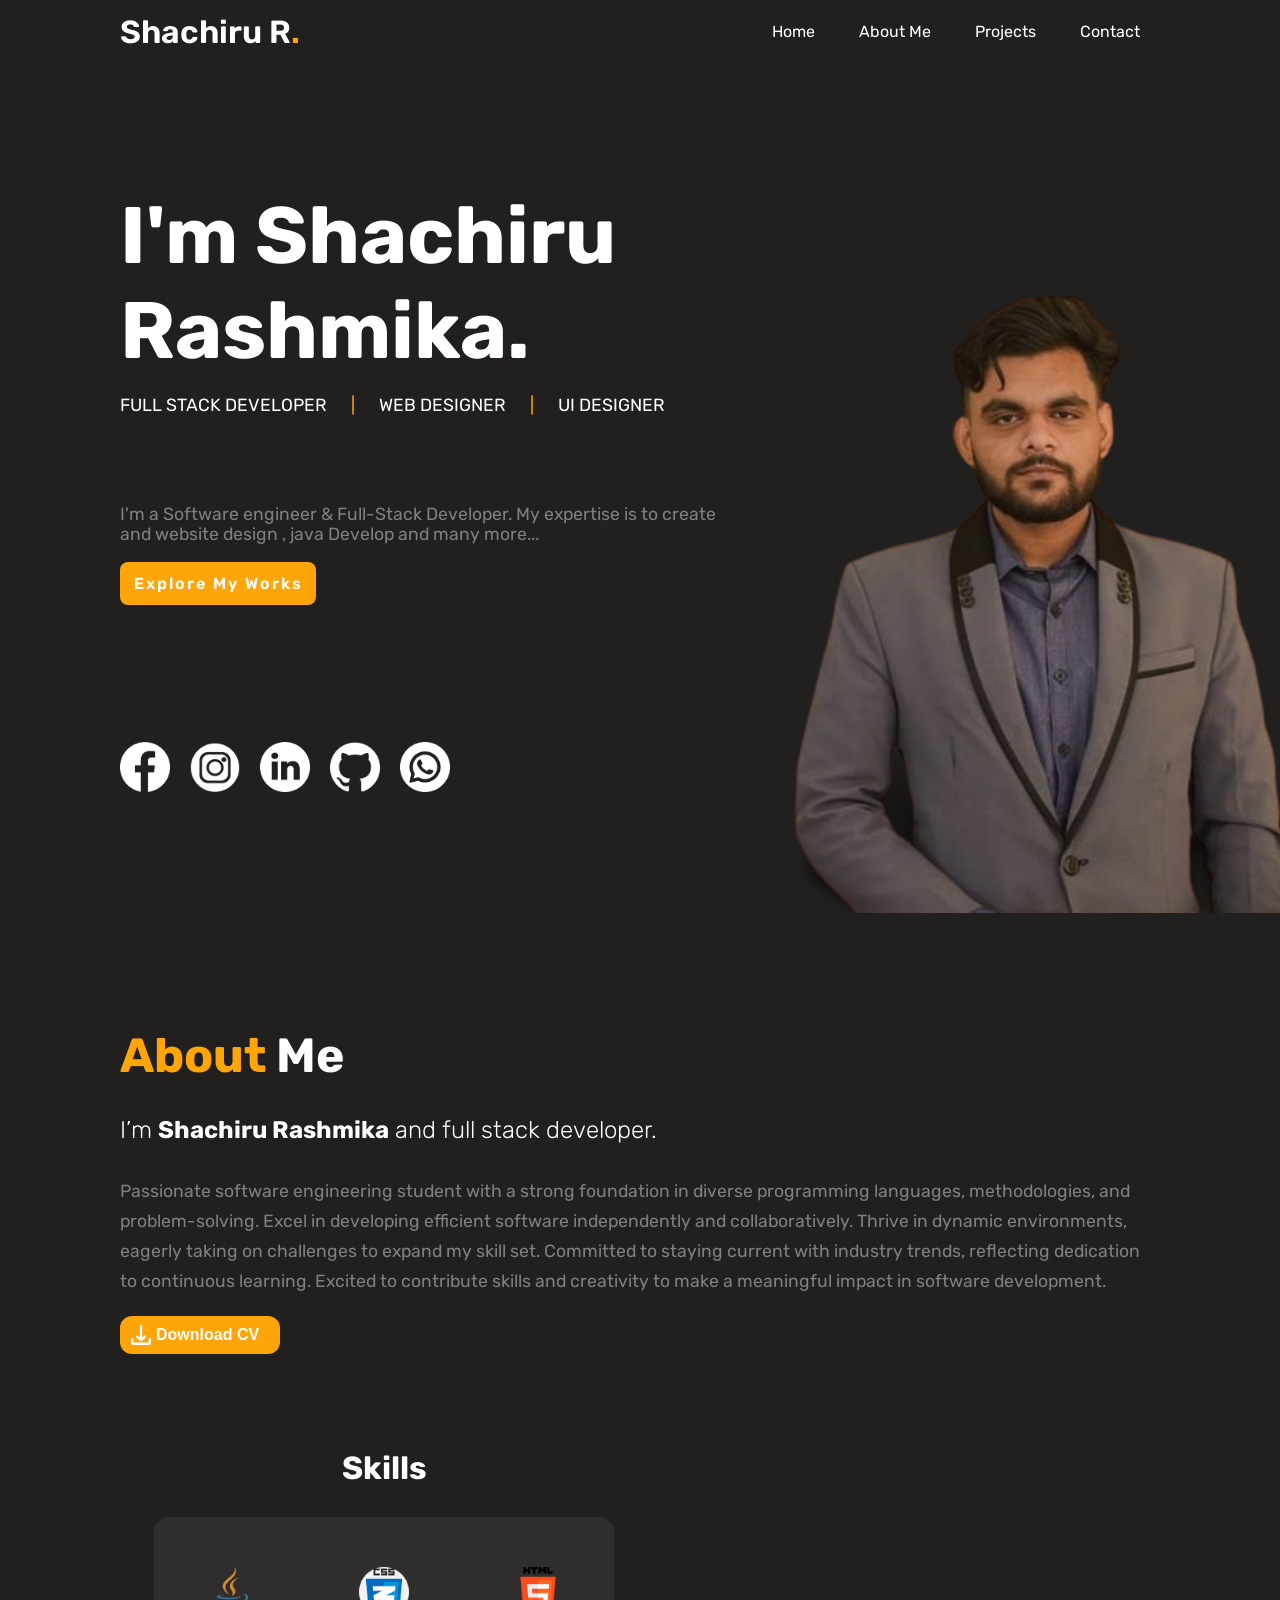
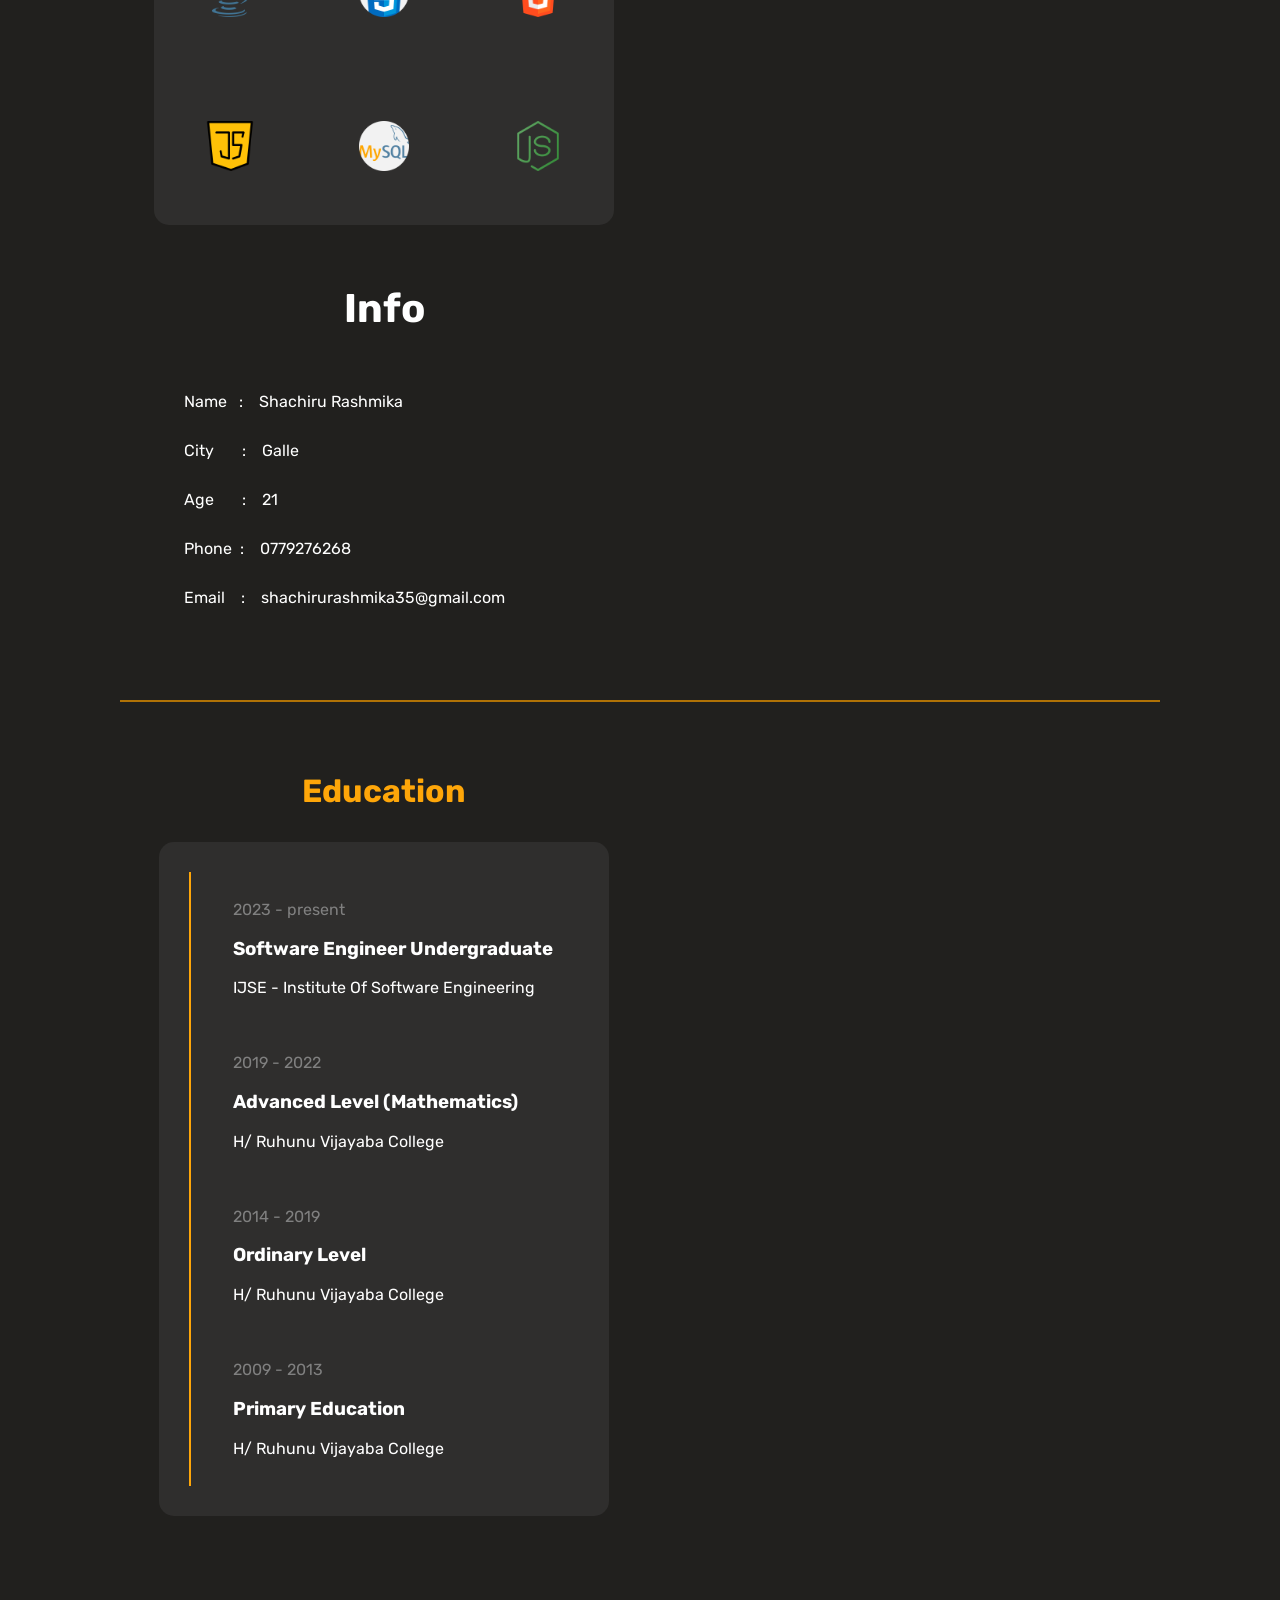
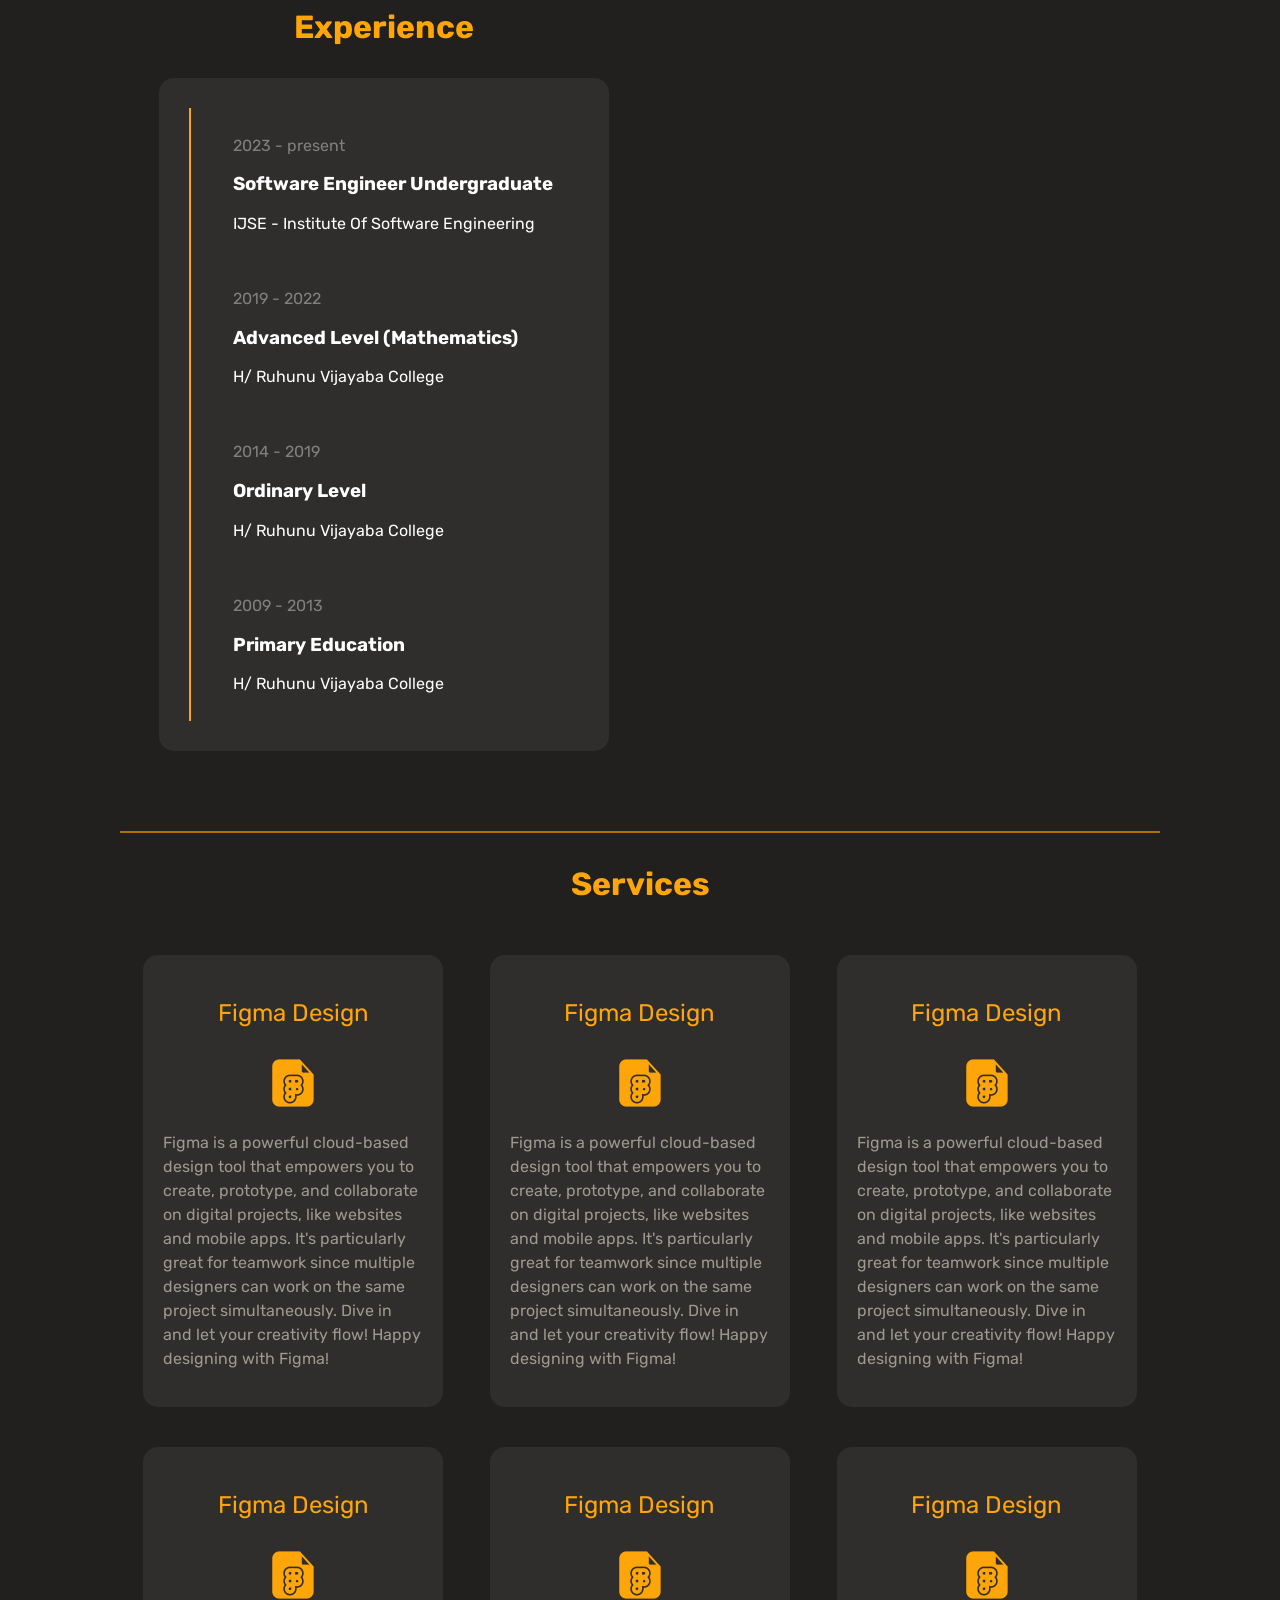
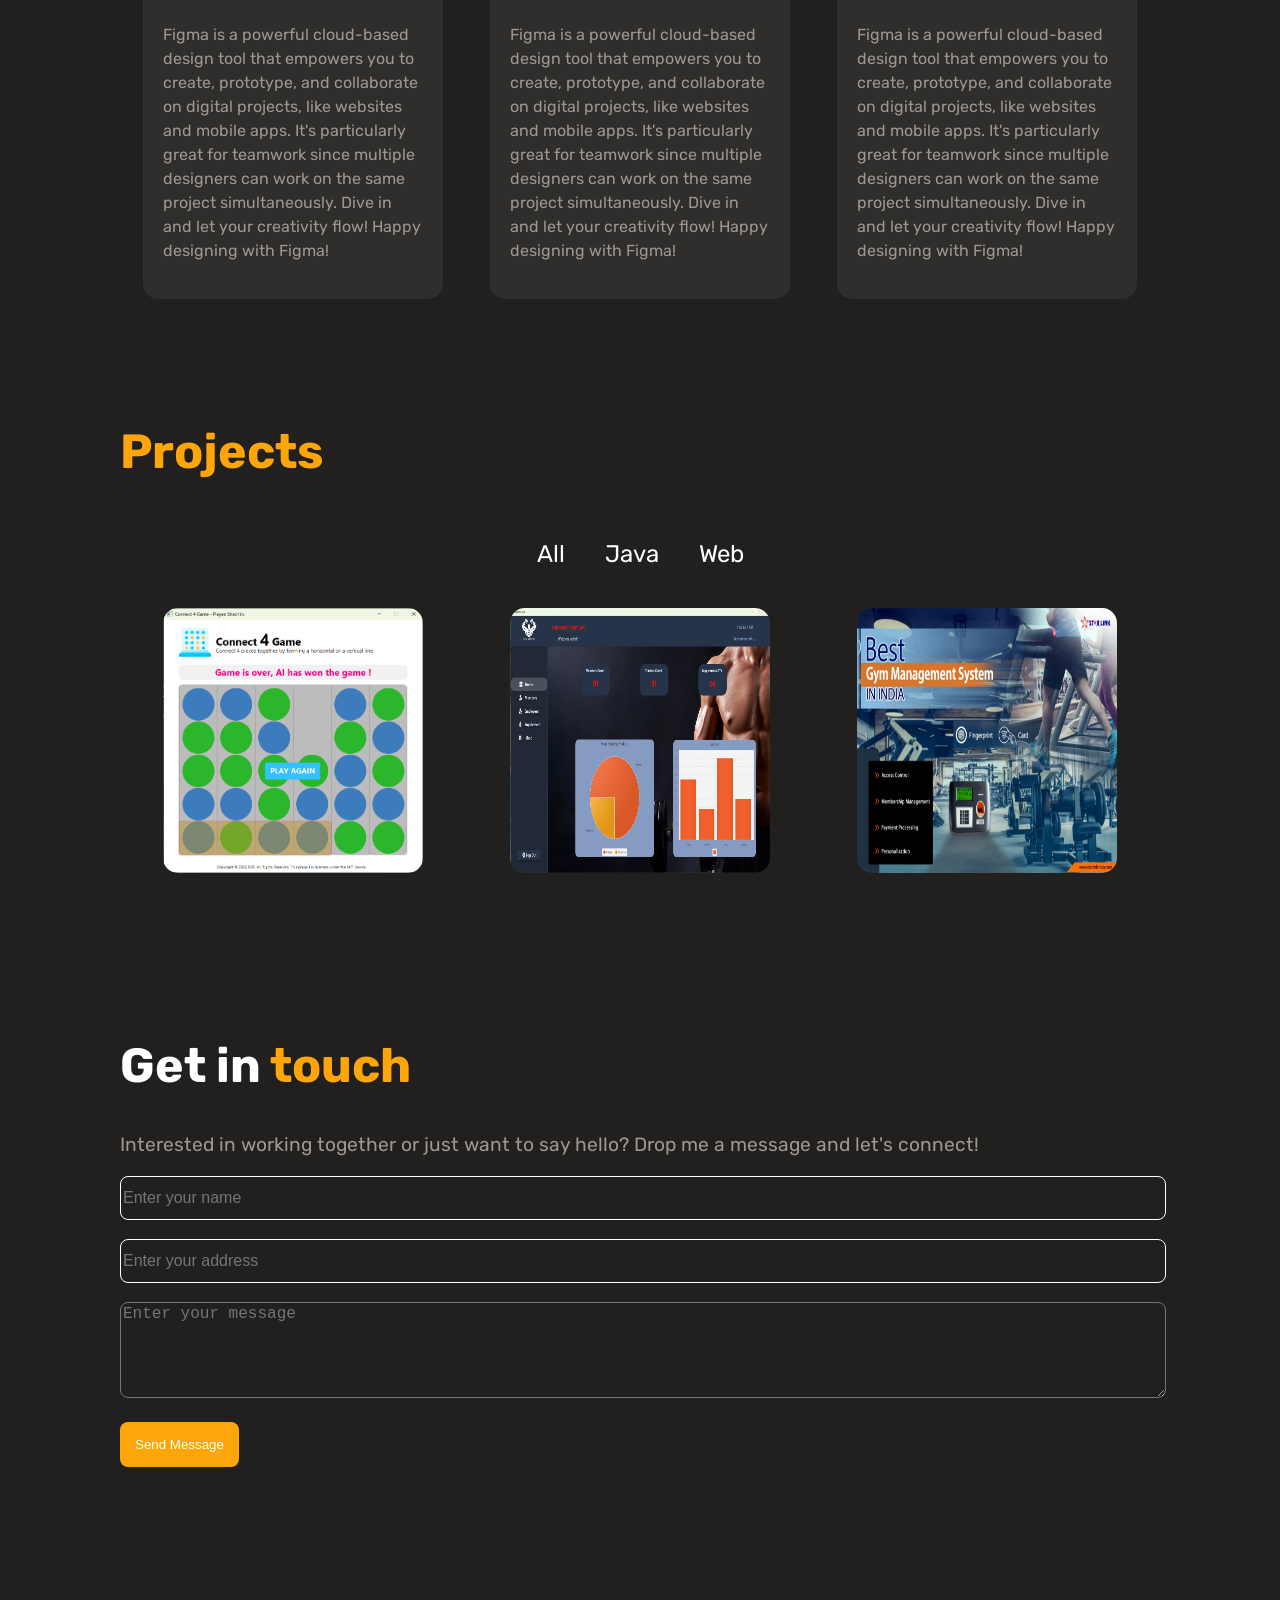
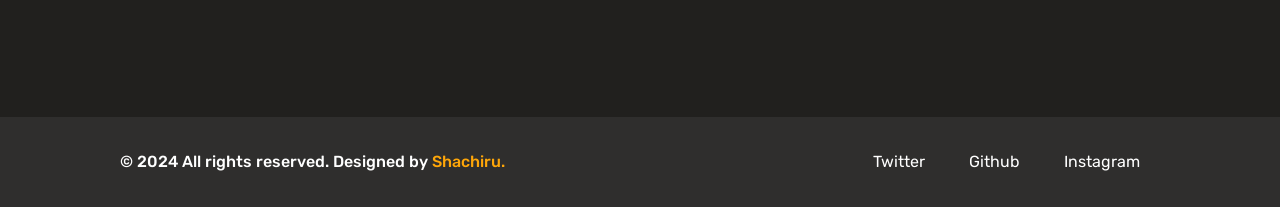
==== index.html @ 9ba54ed1 "portfolio ui complete" ====
<!DOCTYPE html>
<html lang="en">
  <head>
    <!-- Meta document  -->
    <meta charset="UTF-8" />
    <meta name="viewport" content="width=device-width, initial-scale=1.0" />
    <meta name="description" content="portfolio" />
    <link rel="stylesheet" href="/css/index-style.css" />
    <link rel="preconnect" href="https://fonts.googleapis.com" />
    <link rel="preconnect" href="https://fonts.gstatic.com" crossorigin />
    <link
      href="https://fonts.googleapis.com/css2?family=Rubik:ital,wght@0,300..900;1,300..900&display=swap"
      rel="stylesheet"
    />
    <link rel="icon" href="/assets/images/my-photo-modified.png" />
    <title>My portfolio</title>
  </head>
  <header>
    <p>Shachiru R<span>.</span></p>
    <nav>
      <a href="#home">Home</a>
      <a href="#aboutme">About Me</a>
      <a href="#projects">Projects</a>
      <a href="#contact">Contact</a>
    </nav>
  </header>
  <body>
    <!-- Main Root -->
    <main>
      <section id="home">
        <div class="container">
          <div class="left-side">
            <h2>I'm Shachiru Rashmika.</h2>
            <p id="role">
              FULL STACK DEVELOPER <span>|</span> WEB DESIGNER <span>|</span> UI
              DESIGNER
            </p>
            <p id="intro">
              I'm a Software engineer & Full-Stack Developer. My expertise is to
              create and website design , java Develop and many more...
            </p>
            <div class="explore-btn">Explore My Works</div>
            <div class="social">
              <a href=""
                ><img src="/assets/logos/facebook-circular-logo.png" alt="fb"
              /></a>
              <a href=""
                ><img src="/assets/logos/instagram.png" alt="insta"
              /></a>
              <a href=""
                ><img src="/assets/logos/linkedin.png" alt="linkedin"
              /></a>
              <a href=""><img src="/assets/logos/github.png" alt="github" /></a>
              <a href=""
                ><img src="/assets/logos/whatsapp.png" alt="whatsapp"
              /></a>
            </div>
          </div>
          <div class="right-side">
            <img
              src="/assets/images/my-photo-nobg.png"
              alt="shachiru_photo"
              style="float: ri"
            />
          </div>
        </div>
      </section>
    </main>

    <!-- Sectioning root  -->
    <section id="aboutme">
      <h2><span>About</span> Me</h2>
      <h4>I’m <span>Shachiru Rashmika</span> and full stack developer.</h4>
      <p class="desc">
        Passionate software engineering student with a strong foundation in
        diverse programming languages, methodologies, and problem-solving. Excel
        in developing efficient software independently and collaboratively.
        Thrive in dynamic environments, eagerly taking on challenges to expand
        my skill set. Committed to staying current with industry trends,
        reflecting dedication to continuous learning. Excited to contribute
        skills and creativity to make a meaningful impact in software
        development.
      </p>
      <button><img src="/assets/logos/download.png" /> Download CV</button>
      <div class="about-hero">
        <div class="skill-box">
          <span>Skills</span>
          <div class="inner-box">
            <div class="lang-img">
              <img src="/assets/logos/java.png" />
              <img src="/assets/logos/css.png" />
              <img src="/assets/logos/html-5.png" />
              <img src="/assets/logos/java-script.png" />
              <img src="/assets/logos/mysql.png" />
              <img src="/assets/logos/programing.png" />
            </div>
          </div>
        </div>
        <div class="info-box">
          <span>Info</span>
          <div id="inner-box2">
            <p id="first-line">
              Name&nbsp;&nbsp;&nbsp;:&nbsp;&nbsp;&nbsp;&nbsp;Shachiru Rashmika
            </p>
            <p>
              City
              &nbsp;&nbsp;&nbsp;&nbsp;&nbsp;&nbsp;:&nbsp;&nbsp;&nbsp;&nbsp;Galle
            </p>
            <p>
              Age
              &nbsp;&nbsp;&nbsp;&nbsp;&nbsp;&nbsp;:&nbsp;&nbsp;&nbsp;&nbsp;21
            </p>
            <p>Phone &nbsp;:&nbsp;&nbsp;&nbsp;&nbsp;0779276268</p>
            <p>
              Email
              &nbsp;&nbsp;&nbsp;:&nbsp;&nbsp;&nbsp;&nbsp;shachirurashmika35@gmail.com
            </p>
          </div>
        </div>
      </div>
      <hr />
      <div class="edu-container">
        <div class="education">
          <p class="edu-topic">Education</p>
          <div class="edu-box">
            <div class="vertical-line"></div>
            <div class="content">
              <div class="item">
                <p class="year">2023 - present</p>
                <h3 class="edu-level">software engineer undergraduate</h3>
                <p class="institute">
                  IJSE - Institute Of Software Engineering
                </p>
              </div>
              <div class="item">
                <p class="year">2019 - 2022</p>
                <h3 class="edu-level">Advanced Level (Mathematics)</h3>
                <p class="institute">H/ Ruhunu Vijayaba College</p>
              </div>
              <div class="item">
                <p class="year">2014 - 2019</p>
                <h3 class="edu-level">Ordinary Level</h3>
                <p class="institute">H/ Ruhunu Vijayaba College</p>
              </div>
              <div class="item">
                <p class="year">2009 - 2013</p>
                <h3 class="edu-level">Primary Education</h3>
                <p class="institute">H/ Ruhunu Vijayaba College</p>
              </div>
            </div>
          </div>
        </div>
        <div class="experience">
          <p class="edu-topic">Experience</p>
          <div class="edu-box">
            <div class="vertical-line"></div>
            <div class="content">
              <div class="item">
                <p class="year">2023 - present</p>
                <h3 class="edu-level">software engineer undergraduate</h3>
                <p class="institute">
                  IJSE - Institute Of Software Engineering
                </p>
              </div>
              <div class="item">
                <p class="year">2019 - 2022</p>
                <h3 class="edu-level">Advanced Level (Mathematics)</h3>
                <p class="institute">H/ Ruhunu Vijayaba College</p>
              </div>
              <div class="item">
                <p class="year">2014 - 2019</p>
                <h3 class="edu-level">Ordinary Level</h3>
                <p class="institute">H/ Ruhunu Vijayaba College</p>
              </div>
              <div class="item">
                <p class="year">2009 - 2013</p>
                <h3 class="edu-level">Primary Education</h3>
                <p class="institute">H/ Ruhunu Vijayaba College</p>
              </div>
            </div>
          </div>
        </div>
      </div>
      <hr />

      <p class="edu-topic">Services</p>
      <div class="service-container">
        <div class="ser-box">
          <h3>Figma Design</h3>
          <img src="/assets/logos/figma.png" />
          <p>
            Figma is a powerful cloud-based design tool that empowers you to
            create, prototype, and collaborate on digital projects, like
            websites and mobile apps. It's particularly great for teamwork since
            multiple designers can work on the same project simultaneously. Dive
            in and let your creativity flow! Happy designing with Figma!
          </p>
        </div>
        <div class="ser-box">
          <h3>Figma Design</h3>
          <img src="/assets/logos/figma.png" />
          <p>
            Figma is a powerful cloud-based design tool that empowers you to
            create, prototype, and collaborate on digital projects, like
            websites and mobile apps. It's particularly great for teamwork since
            multiple designers can work on the same project simultaneously. Dive
            in and let your creativity flow! Happy designing with Figma!
          </p>
        </div>
        <div class="ser-box">
          <h3>Figma Design</h3>
          <img src="/assets/logos/figma.png" />
          <p>
            Figma is a powerful cloud-based design tool that empowers you to
            create, prototype, and collaborate on digital projects, like
            websites and mobile apps. It's particularly great for teamwork since
            multiple designers can work on the same project simultaneously. Dive
            in and let your creativity flow! Happy designing with Figma!
          </p>
        </div>
        <div class="ser-box">
          <h3>Figma Design</h3>
          <img src="/assets/logos/figma.png" />
          <p>
            Figma is a powerful cloud-based design tool that empowers you to
            create, prototype, and collaborate on digital projects, like
            websites and mobile apps. It's particularly great for teamwork since
            multiple designers can work on the same project simultaneously. Dive
            in and let your creativity flow! Happy designing with Figma!
          </p>
        </div>
        <div class="ser-box">
          <h3>Figma Design</h3>
          <img src="/assets/logos/figma.png" />
          <p>
            Figma is a powerful cloud-based design tool that empowers you to
            create, prototype, and collaborate on digital projects, like
            websites and mobile apps. It's particularly great for teamwork since
            multiple designers can work on the same project simultaneously. Dive
            in and let your creativity flow! Happy designing with Figma!
          </p>
        </div>
        <div class="ser-box">
          <h3>Figma Design</h3>
          <img src="/assets/logos/figma.png" />
          <p>
            Figma is a powerful cloud-based design tool that empowers you to
            create, prototype, and collaborate on digital projects, like
            websites and mobile apps. It's particularly great for teamwork since
            multiple designers can work on the same project simultaneously. Dive
            in and let your creativity flow! Happy designing with Figma!
          </p>
        </div>
      </div>
    </section>

    <section id="projects">
      <h2>Projects</h2>
      <div class="project-list">
        <div class="pr-box">
          <p>All</p>
          <p>Java</p>
          <p>Web</p>
        </div>
      </div>
      <div class="service-container">
        <div class="ser-box">
          <a href="https://github.com/Shachiru/connect-four-game_CW">
            <img src="/assets/images/connect-4-game.png" alt="connect-4-game" />
          </a>
        </div>
        <div class="ser-box">
          <a href="https://github.com/Shachiru/Project_GymGenius-MVC">
            <img
              src="/assets/images/GYM-genius ss.png"
              alt="GYM-genius-photo"
            />
          </a>
        </div>
        <div class="ser-box">
          <a href="">
            <img
              src="/assets/images/24-Feb-Best-Gym-management-system-in-india-1-1024x684.jpg"
              alt="india-gym"
            />
          </a>
        </div>
        <div class="ser-box"></div>
        <div class="ser-box"></div>
        <div class="ser-box"></div>
      </div>
    </section>

    <section id="contact">
      <h2>Get in <span>touch</span></h2>
      <p>
        Interested in working together or just want to say hello? Drop me a
        message and let's connect!
      </p>

      <form action="/index.html">
        <input
          type="text"
          name="name"
          id="name"
          placeholder="Enter your name"
          required
          maxlength="20"
        />
        <br />
        <br />
        <input
          type="text"
          name="address"
          id="address"
          placeholder="Enter your address"
        />
        <br /><br />

        <textarea
          name="message"
          id="message"
          placeholder="Enter your message"
          rows="5"
          cols="66"
        ></textarea>
        <br />

        <button>Send Message</button>
      </form>
    </section>

    <footer>
      <p>&copy; 2024 All rights reserved. Designed by <span>Shachiru.</span></p>
      <nav>
        <a href="">Twitter</a>
        <a href="https://github.com/Shachiru" target="_blank">Github</a>
        <a
          href="https://www.instagram.com/shachiru_r/profilecard/?igsh=MWtiNHMzaW9nZWkxNg=="
          target="_blank"
          >Instagram</a
        >
      </nav>
    </footer>
  </body>
</html>
---- css/index-style.css ----
body {
  font-family: "Rubik", sans-serif;
  background-color: #21201e;
  color: #fea609;
  margin: 0;
  cursor: default;
}
header {
  height: 7vh;
  background-color: #21201e;
  padding: 0 120px;
  display: flex;
  position: sticky;
  top: 0;
  left: 0;
  align-content: center;
}
header p {
  align-content: center;
  margin: 0;
  color: white;
  font-size: 2rem;
  font-weight: 600;
}
header p > span {
  color: #fea609;
}
header nav {
  font-size: 16px;
  margin-left: auto;
  align-content: center;
}
header nav a {
  padding: 0 20px;
  color: white;
  font-weight: normal;
  text-decoration: none;
}
header nav a:hover {
  color: #fea609;
}
#home,
#aboutme,
#projects,
#contact {
  margin: 0 120px;
}
.container {
  display: flex;
  justify-content: space-evenly;
  width: 100%;
  height: 100vh;
  flex-wrap: wrap;
}
.left-side {
  width: 60%;
  display: flex;
  flex-direction: column;
  padding-top: 12%;
}
#role {
  color: white;
  font-size: 1.1rem;
}
#role span {
  color: #fea609;
}
#intro {
  color: gray;
  font-size: 1.1rem;
  margin-top: 71px;
}
.left-side p span {
  letter-spacing: 20px;
  margin-left: 20px;
}
.explore-btn {
  width: 180px;
  padding: 12px 8px;
  color: white;
  font-weight: 600;
  background-color: #fea609;
  text-align: center;
  letter-spacing: 2px;
  border-radius: 8px;
}
.social {
  display: flex;
  margin-top: 22%;
}
.social img {
  width: 50px;
  height: 50px;
  margin-right: 20px;
}
.explore-btn:hover {
  color: black;
  font-weight: bold;
  background-color: #b07206;
  cursor: pointer;
}
.right-side {
  width: 40%;
  padding-top: 100px;
}
.right-side img {
  display: block;
  margin-left: auto;
  margin-right: auto;
  width: 600px;
  margin-top: 72px;
}
#home h2 {
  font-size: 5rem;
  color: white;
  margin: 0;
}
#aboutme , #projects, #contact {
  padding-top: 5%;
}
#aboutme h2 {
  font-size: 3rem;
  color: white;
  margin: 0;
}
#aboutme h2 span {
  color: #fea609;
}
#aboutme h4 {
  color: white;
  font-size: 1.5rem;
  font-weight: 100;
}
#aboutme h4 span {
  font-weight: bold;
}
.desc {
  color: gray;
  font-size: 1.1rem;
  letter-spacing: 3%;
  line-height: 30px;
}
#aboutme button {
  background-color: #fea609;
  border: none;
  margin-top: 20px;
  height: 38px;
  width: 160px;
  font-size: 1rem;
  font-weight: bold;
  color: white;
  border-radius: 12px;
  display: flex;
  align-items: center;
}
#aboutme button img {
  width: 20px;
  height: 20px;
  margin: 0px 5px;
}
#aboutme button:hover {
  background-color: #b07206;
}
.about-hero {
  width: 100%;
  display: flex;
  margin-top: 65px;
  flex-wrap: wrap;
}
.skill-box {
  width: 45%;
  text-align: center;
  padding: 30px;
}
.skill-box span {
  font-size: 2rem;
  color: white;
  font-weight: bold;
}
.inner-box {
  margin-top: 30px;
  background-color: #2f2e2d;
  width: 460px;
  border-radius: 15px;
  flex-wrap: wrap;
  display: block;
  margin-left: auto;
  margin-right: auto;
}
.inner-box img {
  width: 50px;
  height: 50px;
  padding: 50px;
}
.info-box {
  width: 45%;
  text-align: center;
  padding: 30px;
  align-items: center;
}
.info-box span {
  font-size: 2.5rem;
  color: white;
  font-weight: bold;
}
#inner-box2 {
  margin-top: 30px;
  background-color: transparent;
  width: 460px;
  border-radius: 15px;
  flex-wrap: wrap;
  display: block;
  margin-left: auto;
  margin-right: auto;
  height: 300px;
}
#inner-box2 > p {
  text-align: left;
  margin: 30px;
  color: white;
}
#inner-box2 #first-line {
  padding-top: 30px;
}
hr {
  border: 0.1px solid #b07206;
}
.edu-container {
  display: flex;
  width: 100%;
  flex-wrap: wrap;
  margin-bottom: 50px;
}
.education,
.experience {
  width: 45%;
  padding: 30px;
}
#aboutme .edu-topic {
  text-align: center;
  color: #fea609;
  font-size: 2rem;
  font-weight: bold;
}
.edu-box {
  width: 450px;
  padding: 30px 0;
  background-color: #2f2e2d;
  margin: 0 auto;
  border-radius: 15px;
  display: flex;
}
.item {
  padding: 12px;
}
.item .year {
  color: gray;
}
.item .edu-level {
  color: white;
  text-transform: capitalize;
}
.item .institute {
  color: white;
}
.vertical-line {
  width: 2px;
  height: auto;
  background: #fea609;
  margin: 0 30px;
}
.service-container {
  display: grid;
  grid-template-columns: repeat(3, 2fr);
  width: 100%;
  margin: 0 auto;
}
.ser-box {
  background-color: #2f2e2d;
  width: 75%;
  padding: 20px;
  border-radius: 15px;
  margin: 20px auto;
}
.ser-box > h3 {
  font-size: 1.5rem;
  text-align: center;
  font-weight: 400;
}
.ser-box > img {
  width: 64px;
  height: 64px;
  margin: 0 auto;
  display: block;
}
.ser-box > p {
  color: #9e9990;
  line-height: 24px;
}
#projects > h2 {
  font-size: 3rem;
}
#projects > .service-container > .ser-box {
  padding: 0;
}
#projects > .service-container > .ser-box > a > img {
  width: 100%;
  height: 100%;
  border-radius: 15px;
}
.pr-box {
  display: flex;
  justify-content: center;
}
.pr-box > p {
  margin: 20px;
  font-size: 1.5rem;
  color: white;
}
.pr-box > p:hover {
  color: #fea609;
  text-decoration: underline;
}
#contact > h2 {
  color: white;
  font-size: 3rem;
}
#contact > h2 > span {
  color: #fea609;
}
#contact > p {
  color: #9e9990;
  font-size: 1.2rem;
}
form > input {
  width: 100%;
  height: 40px;
  background-color: transparent;
  border: 1px solid white;
  border-radius: 8px;
  color: white;
  font-size: 1rem;
}
textarea {
  width: 100%;
  background-color: transparent;
  color: white;
  font-size: 1rem;
  border-radius: 8px;
}
form > button {
  background-color: #fea609;
  color: white;
  border: none;
  padding: 15px;
  margin-top: 2%;
  border-radius: 8px;
}
#contact {
  height: 80vh;
}
footer {
  height: 90px;
  width: 100%;
  background-color: #2f2e2d;
  display: flex;
  justify-content: space-between;
  align-items: center;
}
footer > p {
  color: white;
  padding-left: 120px;
  font-weight: 500;
}
footer > p > span {
  color: #fea609;
}
footer > nav {
  margin-right: 120px;
}
footer nav a {
  color: white;
  text-decoration: none;
  padding: 0 20px;
}
footer nav a:hover {
  color: #fea609;
}
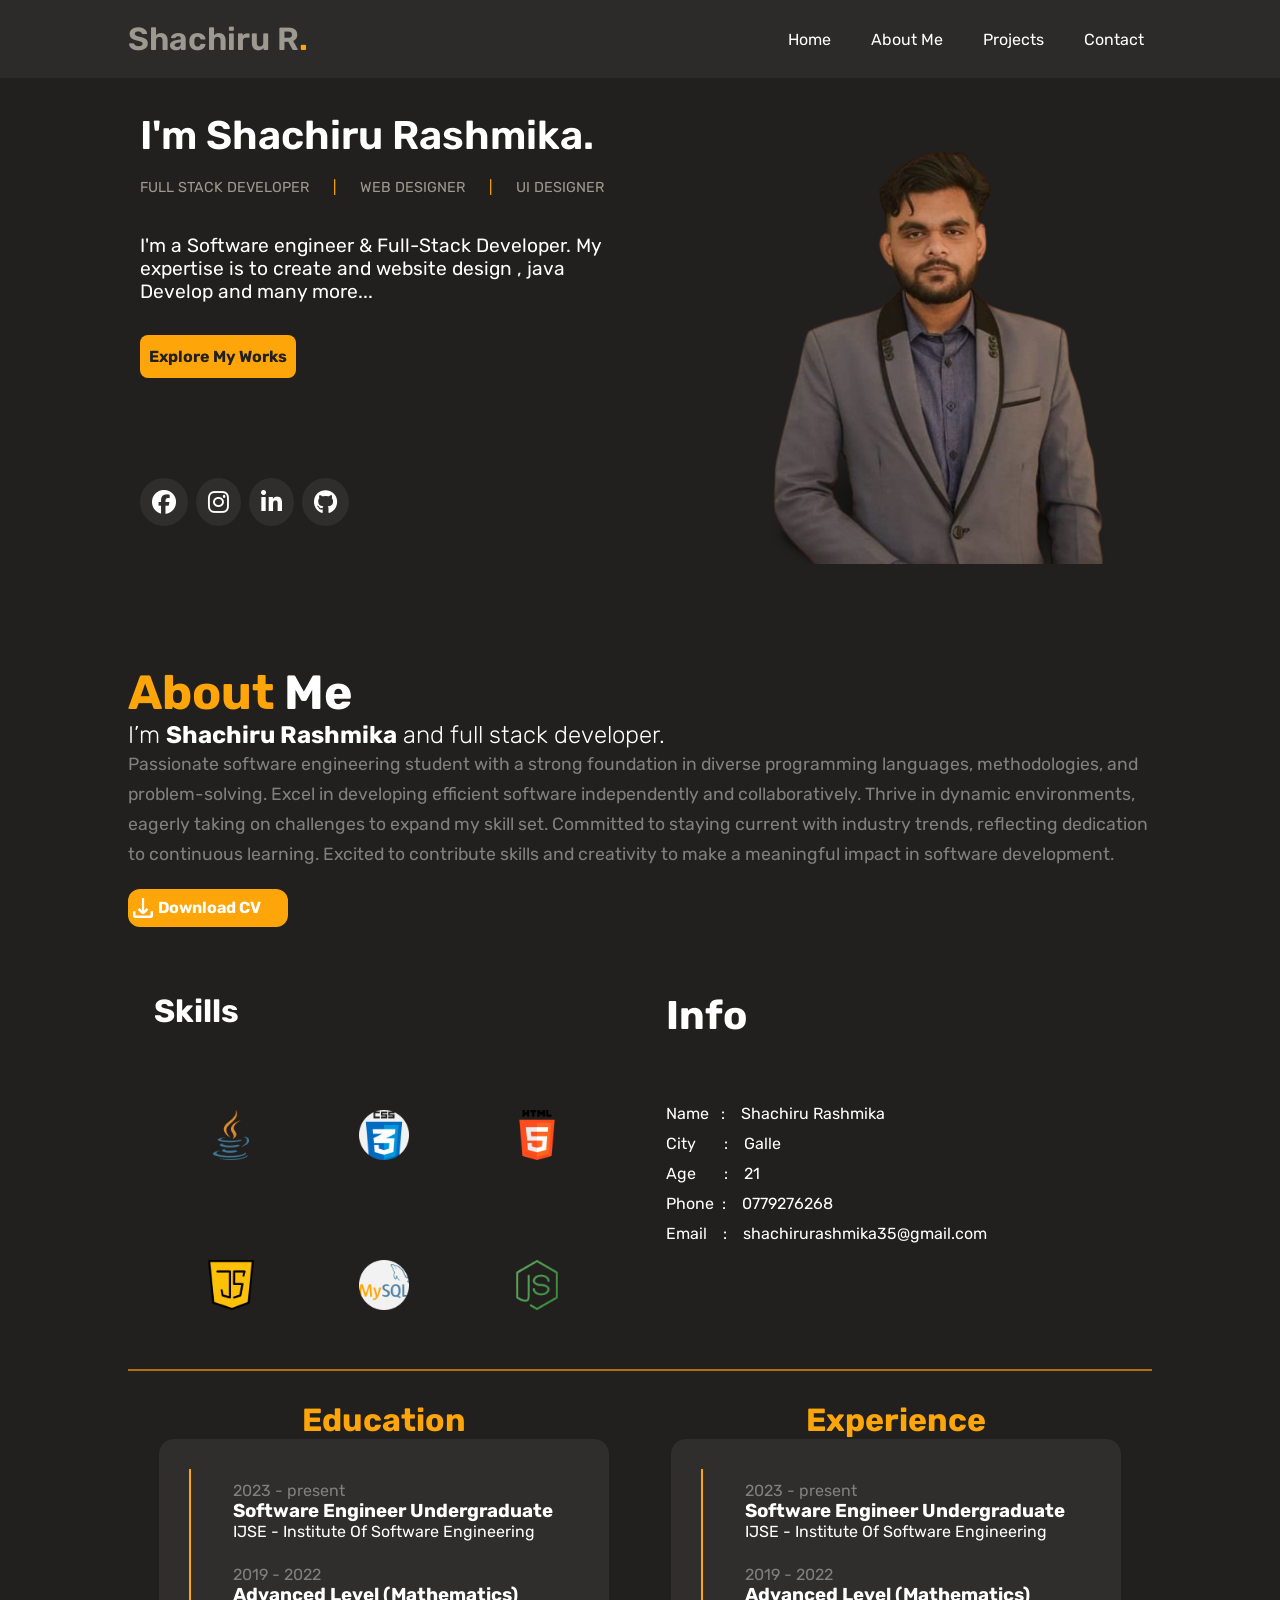
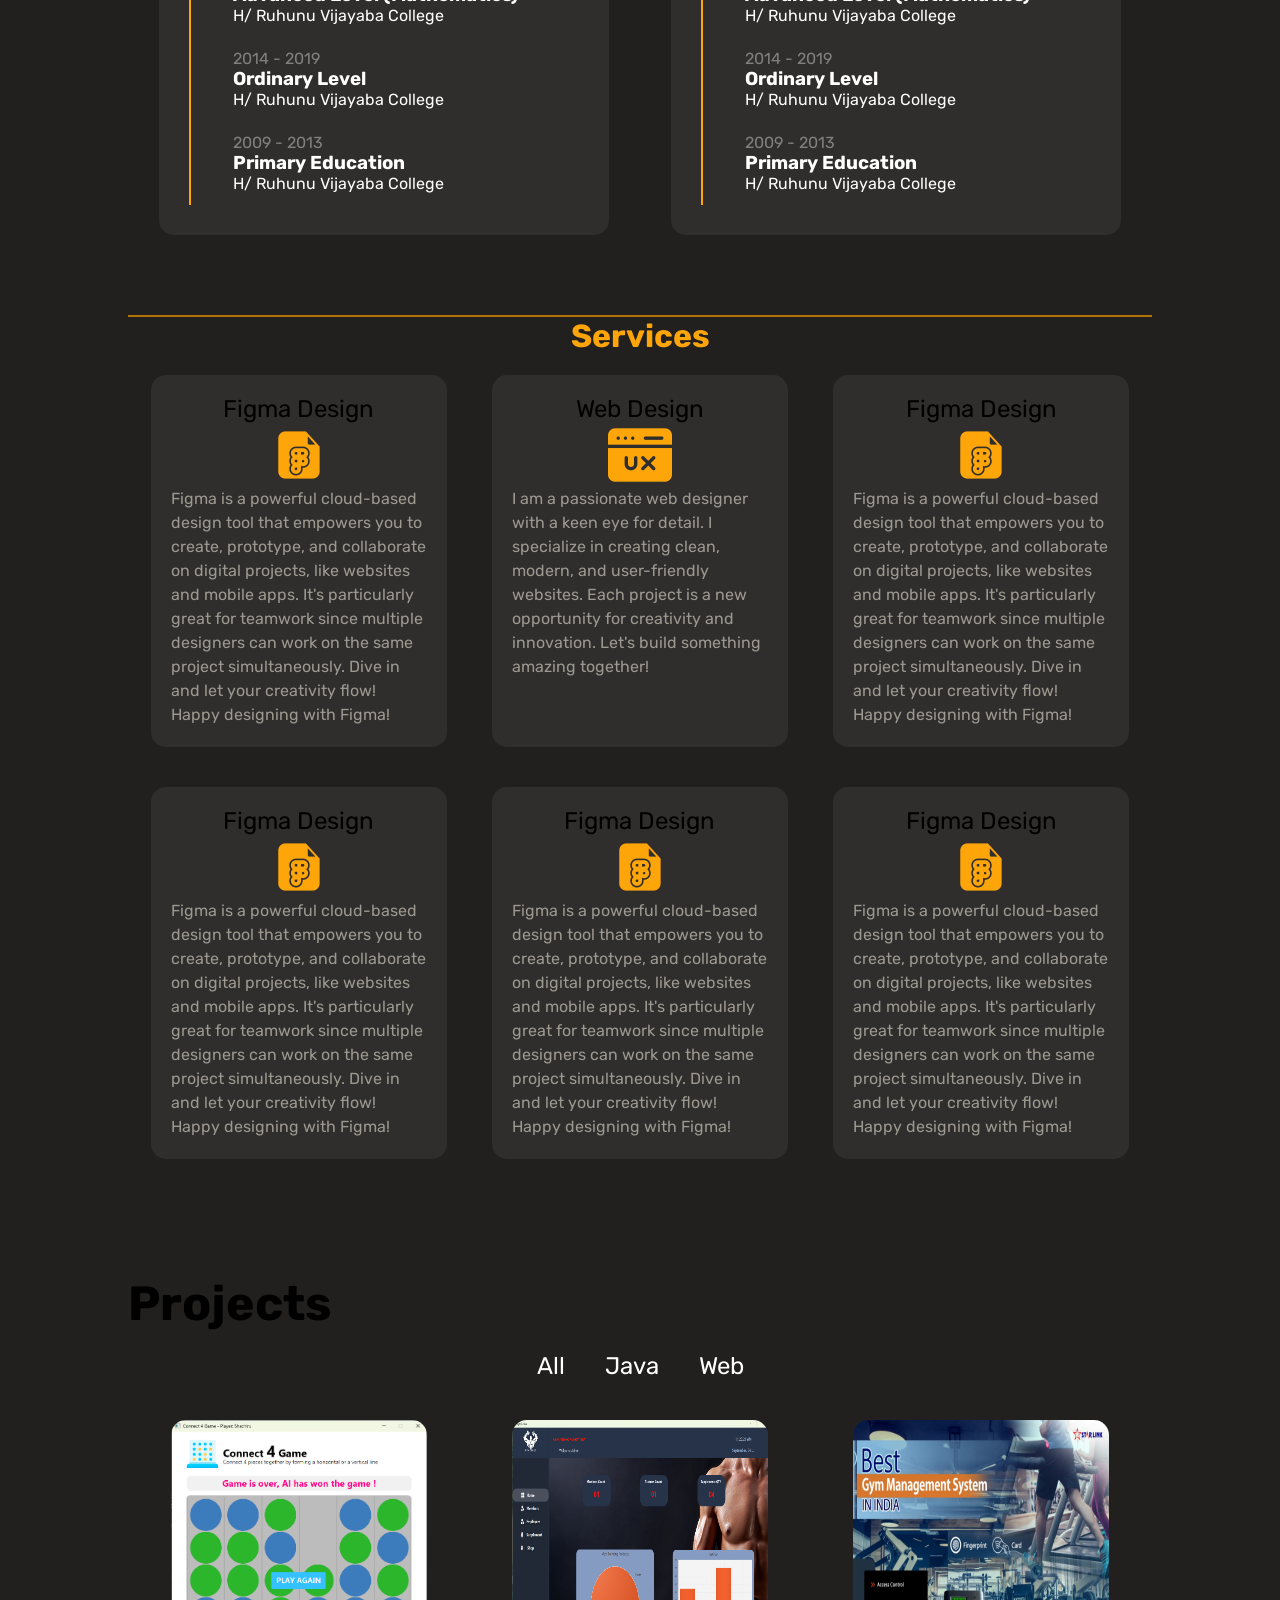
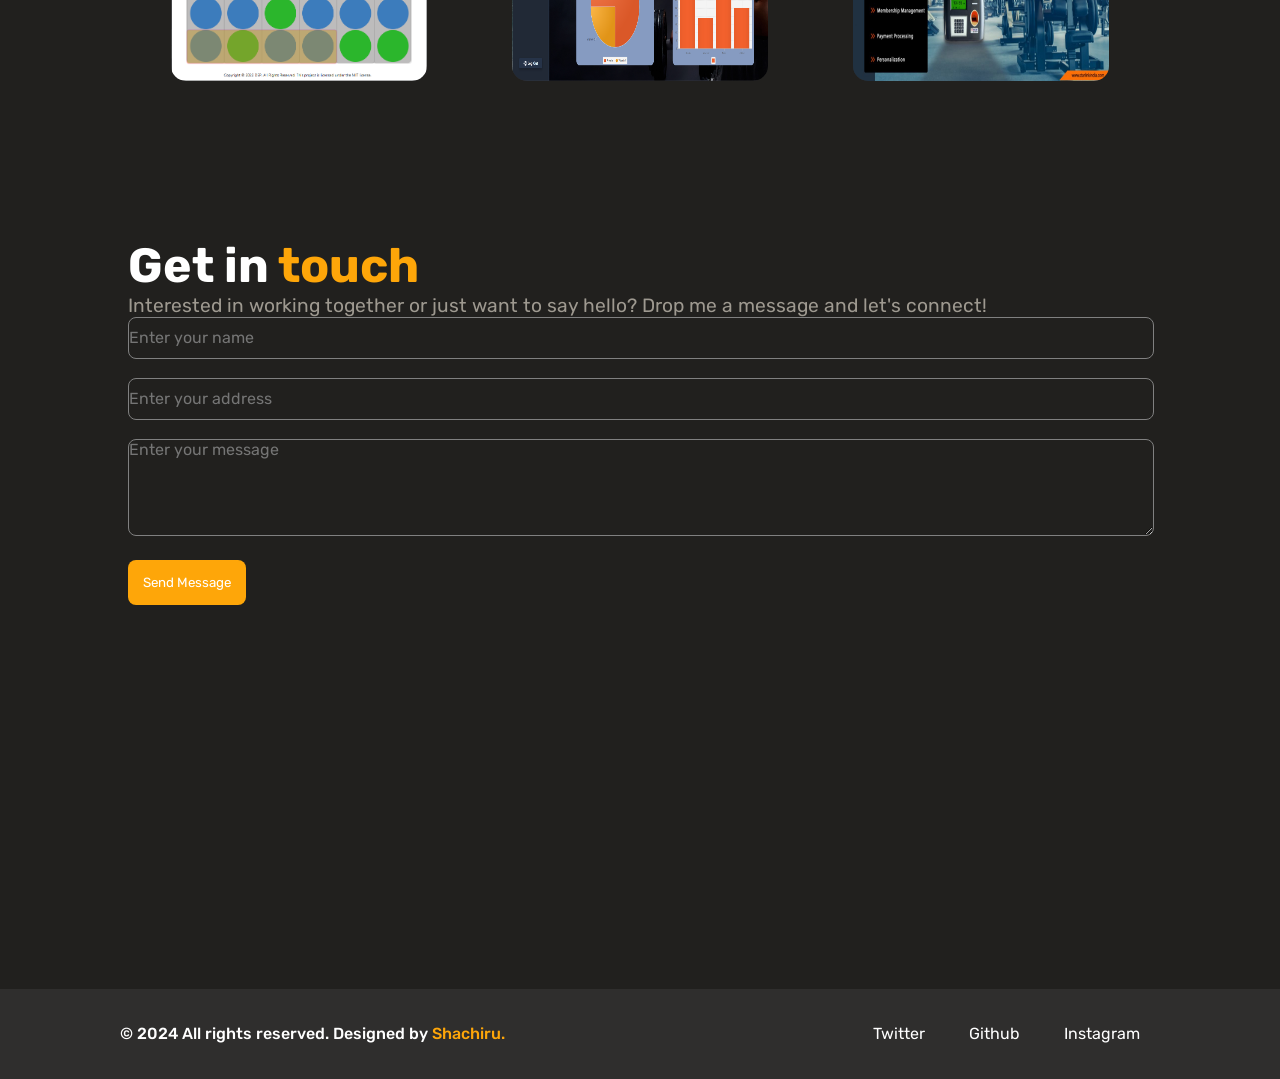
==== commit 41a06614: "design finished" ====
--- a/index.html
+++ b/index.html
@@ -13,64 +13,73 @@
       rel="stylesheet"
     />
     <link rel="icon" href="/assets/images/my-photo-modified.png" />
+    <link
+      rel="stylesheet"
+      href="https://cdnjs.cloudflare.com/ajax/libs/font-awesome/6.5.1/css/all.min.css"
+      integrity="sha512-DTOQO9RWCH3ppGqcWaEA1BIZOC6xxalwEsw9c2QQeAIftl+Vegovlnee1c9QX4TctnWMn13TZye+giMm8e2LwA=="
+      crossorigin="anonymous"
+      referrerpolicy="no-referrer"
+    />
     <title>My portfolio</title>
   </head>
+  <body>
+    <!-- Header -->
   <header>
-    <p>Shachiru R<span>.</span></p>
-    <nav>
-      <a href="#home">Home</a>
-      <a href="#aboutme">About Me</a>
-      <a href="#projects">Projects</a>
-      <a href="#contact">Contact</a>
-    </nav>
+    <div class="nav container">
+      <!-- Logo -->
+      <a href="#" class="logo">Shachiru R<span>.</span></a>
+      <!-- navigation bar -->
+      <nav>
+        <ul class="navbar">
+          <li><a href="#home" class="nav-link active">Home</a></li>
+          <li><a href="#aboutme" class="nav-link">About Me</a></li>
+          <li><a href="#projects" class="nav-link">Projects</a></li>
+          <li><a href="#contact" class="nav-link">Contact</a></li>
+        </ul>
+
+        <!-- Burger button -->
+        <i class="fa fa-bars burger" id="burger" aria-hidden="true"></i>
+      </nav>
+    </div>
   </header>
-  <body>
-    <!-- Main Root -->
+
+    <!-- Home -->
     <main>
-      <section id="home">
-        <div class="container">
+      <section class="home" id="home">
+        <div class="home-content">
           <div class="left-side">
             <h2>I'm Shachiru Rashmika.</h2>
-            <p id="role">
+            <p class="role">
               FULL STACK DEVELOPER <span>|</span> WEB DESIGNER <span>|</span> UI
               DESIGNER
             </p>
-            <p id="intro">
+            <p class="intro">
               I'm a Software engineer & Full-Stack Developer. My expertise is to
               create and website design , java Develop and many more...
             </p>
             <div class="explore-btn">Explore My Works</div>
             <div class="social">
-              <a href=""
-                ><img src="/assets/logos/facebook-circular-logo.png" alt="fb"
-              /></a>
-              <a href=""
-                ><img src="/assets/logos/instagram.png" alt="insta"
-              /></a>
-              <a href=""
-                ><img src="/assets/logos/linkedin.png" alt="linkedin"
-              /></a>
-              <a href=""><img src="/assets/logos/github.png" alt="github" /></a>
-              <a href=""
-                ><img src="/assets/logos/whatsapp.png" alt="whatsapp"
-              /></a>
+              <a href="https://www.facebook.com/shachiru.kodithuwakku?mibextid=ZbWKwL" target="_blank"><i class="bx fa-brands fa-facebook"></i></a>
+              <a href="https://www.instagram.com/shachiru_r/profilecard/?igsh=MWtiNHMzaW9nZWkxNg==" target="_blank"><i class="bx fa-brands fa-instagram"></i></a>
+              <a href="https://www.linkedin.com/in/shachiru-rashmika-6b5761308/" target="_blank"><i class="bx fa-brands fa-linkedin-in"></i></a>
+              <a href="https://github.com/Shachiru" target="_blank"><i class="bx fa-brands fa-github"></i></a>
             </div>
           </div>
+
           <div class="right-side">
-            <img
-              src="/assets/images/my-photo-nobg.png"
-              alt="shachiru_photo"
-              style="float: ri"
-            />
+            <!-- profile photo -->
+            <img src="/assets/images/my-photo-nobg.png" alt="shachiru_photo" />
           </div>
         </div>
       </section>
     </main>
 
     <!-- Sectioning root  -->
-    <section id="aboutme">
+    <section class="about container" id="aboutme">
       <h2><span>About</span> Me</h2>
       <h4>I’m <span>Shachiru Rashmika</span> and full stack developer.</h4>
+
+      <!-- description -->
       <p class="desc">
         Passionate software engineering student with a strong foundation in
         diverse programming languages, methodologies, and problem-solving. Excel
@@ -81,21 +90,24 @@
         skills and creativity to make a meaningful impact in software
         development.
       </p>
+
+      <!-- download button -->
       <button><img src="/assets/logos/download.png" /> Download CV</button>
       <div class="about-hero">
+        <!-- skills -->
         <div class="skill-box">
           <span>Skills</span>
-          <div class="inner-box">
-            <div class="lang-img">
-              <img src="/assets/logos/java.png" />
-              <img src="/assets/logos/css.png" />
-              <img src="/assets/logos/html-5.png" />
-              <img src="/assets/logos/java-script.png" />
-              <img src="/assets/logos/mysql.png" />
-              <img src="/assets/logos/programing.png" />
-            </div>
-          </div>
-        </div>
+          <div class="lang-box">
+            <img src="/assets/logos/java.png" />
+            <img src="/assets/logos/css.png" />
+            <img src="/assets/logos/html-5.png" />
+            <img src="/assets/logos/java-script.png" />
+            <img src="/assets/logos/mysql.png" />
+            <img src="/assets/logos/programing.png" />
+          </div>
+        </div>
+
+        <!-- information -->
         <div class="info-box">
           <span>Info</span>
           <div id="inner-box2">
@@ -197,14 +209,13 @@
           </p>
         </div>
         <div class="ser-box">
-          <h3>Figma Design</h3>
-          <img src="/assets/logos/figma.png" />
-          <p>
-            Figma is a powerful cloud-based design tool that empowers you to
-            create, prototype, and collaborate on digital projects, like
-            websites and mobile apps. It's particularly great for teamwork since
-            multiple designers can work on the same project simultaneously. Dive
-            in and let your creativity flow! Happy designing with Figma!
+          <h3>Web Design</h3>
+          <img src="/assets/logos/user-experience.png" />
+          <p>
+            I am a passionate web designer with a keen eye for detail. I
+            specialize in creating clean, modern, and user-friendly websites.
+            Each project is a new opportunity for creativity and innovation.
+            Let's build something amazing together!
           </p>
         </div>
         <div class="ser-box">
@@ -254,7 +265,7 @@
       </div>
     </section>
 
-    <section id="projects">
+    <section class="project container" id="projects">
       <h2>Projects</h2>
       <div class="project-list">
         <div class="pr-box">
@@ -291,7 +302,7 @@
       </div>
     </section>
 
-    <section id="contact">
+    <section class="container" id="contact">
       <h2>Get in <span>touch</span></h2>
       <p>
         Interested in working together or just want to say hello? Drop me a
--- a/css/index-style.css
+++ b/css/index-style.css
@@ -1,121 +1,181 @@
+* {
+  scroll-behavior: smooth;
+  cursor: default;
+  margin: 0;
+  padding: 0;
+  font-family: "Rubik", sans-serif;
+}
+
 body {
-  font-family: "Rubik", sans-serif;
   background-color: #21201e;
-  color: #fea609;
-  margin: 0;
-  cursor: default;
-}
+}
+
+section {
+  padding: 3rem 0 2rem;
+}
+
+a {
+  text-decoration: none;
+}
+
+li {
+  list-style: none;
+}
+
+.container {
+  max-width: 1024px;
+  margin: auto;
+  width: 100%;
+}
+
+/* Header */
+
 header {
-  height: 7vh;
-  background-color: #21201e;
-  padding: 0 120px;
-  display: flex;
-  position: sticky;
+  background-color: #2f2e2de1;
+  position: fixed;
   top: 0;
   left: 0;
-  align-content: center;
-}
-header p {
-  align-content: center;
-  margin: 0;
-  color: white;
+  z-index: 100;
+  width: 100%;
+}
+
+.nav {
+  display: flex;
+  align-items: center;
+  justify-content: space-between;
+  padding: 20px 0;
+}
+
+.logo {
   font-size: 2rem;
   font-weight: 600;
-}
-header p > span {
-  color: #fea609;
-}
-header nav {
-  font-size: 16px;
+  color: #9e9990;
+}
+
+.logo > span {
+  color: #fea609;
+}
+
+.navbar {
+  display: flex;
+  align-items: center;
+  column-gap: 1.5rem;
+}
+
+.nav-link {
+  color: white;
+  padding: 4px 8px;
+}
+
+.nav-link:hover {
+  color: #fea609;
+}
+
+#burger {
+  color: white;
+  font-size: 2rem;
+  display: none;
+  justify-content: center;
+}
+
+/* Home */
+.home {
+  padding-top: 7rem;
+  display: flex;
+  align-items: center;
+  justify-content: center;
+}
+
+.home-content {
+  position: relative;
+  max-width: 1000px;
+  display: grid;
+  gap: 2rem;
+  grid-template-columns: repeat(2, 1fr);
+}
+
+.left-side h2 {
+  color: white;
+  font-size: 2.5rem;
+  font-weight: 600;
+  margin-bottom: 0.5em;
+}
+
+.left-side .role {
+  color: #9e9990;
+  font-size: 0.9rem;
+}
+
+.role > span {
+  color: #fea609;
+  letter-spacing: 20px;
+  margin-left: 20px;
+}
+
+.intro {
+  color: white;
+  font-size: 1.2rem;
+  margin-top: 2em;
+}
+
+/* Explore Button  */
+.explore-btn {
+  width: 140px;
+  padding: 12px 8px;
+  margin-top: 2em;
+  color: #21201e;
+  font-weight: bold;
+  background-color: #fea609;
+  text-align: center;
+  border-radius: 8px;
+  transition: 0.5s ease;
+}
+
+.explore-btn:hover {
+  color: black;
+  font-weight: 500;
+  background-color: #b07206;
+  cursor: pointer;
+  transform: scale(1.05);
+  transition: 0.5s ease;
+}
+
+/* Social */
+.social {
+  display: flex;
+  align-items:center;
+  column-gap: 0.5rem;
+  margin-top: 100px;
+}
+
+.social .bx {
+  font-size: 1.5rem;
+  padding: 12px;
+  border-radius: 50%;
+  color: white;
+  background-color: #2f2e2d;
+  transition: 0.5s ease-in-out cubic-bezier(0.075, 0.82, 0.165, 1);
+}
+
+.social .bx:hover {
+  color: #fea609;
+  transition: 0.3s all linear;
+  transform: scale(1.15);
+  transition: 0.5s ease-in-out cubic-bezier(0.075, 0.82, 0.165, 1);
+}
+
+.right-side {
+  display: block;
   margin-left: auto;
-  align-content: center;
-}
-header nav a {
-  padding: 0 20px;
-  color: white;
-  font-weight: normal;
-  text-decoration: none;
-}
-header nav a:hover {
-  color: #fea609;
-}
-#home,
+
+}
+.right-side img {
+  width: 400px;
+  margin-left: auto;
+}
 #aboutme,
 #projects,
 #contact {
-  margin: 0 120px;
-}
-.container {
-  display: flex;
-  justify-content: space-evenly;
-  width: 100%;
-  height: 100vh;
-  flex-wrap: wrap;
-}
-.left-side {
-  width: 60%;
-  display: flex;
-  flex-direction: column;
-  padding-top: 12%;
-}
-#role {
-  color: white;
-  font-size: 1.1rem;
-}
-#role span {
-  color: #fea609;
-}
-#intro {
-  color: gray;
-  font-size: 1.1rem;
-  margin-top: 71px;
-}
-.left-side p span {
-  letter-spacing: 20px;
-  margin-left: 20px;
-}
-.explore-btn {
-  width: 180px;
-  padding: 12px 8px;
-  color: white;
-  font-weight: 600;
-  background-color: #fea609;
-  text-align: center;
-  letter-spacing: 2px;
-  border-radius: 8px;
-}
-.social {
-  display: flex;
-  margin-top: 22%;
-}
-.social img {
-  width: 50px;
-  height: 50px;
-  margin-right: 20px;
-}
-.explore-btn:hover {
-  color: black;
-  font-weight: bold;
-  background-color: #b07206;
-  cursor: pointer;
-}
-.right-side {
-  width: 40%;
-  padding-top: 100px;
-}
-.right-side img {
-  display: block;
-  margin-left: auto;
-  margin-right: auto;
-  width: 600px;
-  margin-top: 72px;
-}
-#home h2 {
-  font-size: 5rem;
-  color: white;
-  margin: 0;
-}
-#aboutme , #projects, #contact {
   padding-top: 5%;
 }
 #aboutme h2 {
@@ -163,85 +223,89 @@
 }
 .about-hero {
   width: 100%;
-  display: flex;
+  display: grid;
   margin-top: 65px;
-  flex-wrap: wrap;
+  grid-template-columns: repeat(2, 1fr);
 }
 .skill-box {
-  width: 45%;
-  text-align: center;
-  padding: 30px;
+  display: block;
+  margin: 0 auto;
 }
 .skill-box span {
   font-size: 2rem;
   color: white;
   font-weight: bold;
 }
-.inner-box {
+
+.lang-box {
+  display: grid;
+  grid-template-columns: repeat(3, 2fr);
+  height: 300px;
+  width: 460px;
   margin-top: 30px;
-  background-color: #2f2e2d;
-  width: 460px;
-  border-radius: 15px;
-  flex-wrap: wrap;
-  display: block;
-  margin-left: auto;
-  margin-right: auto;
-}
-.inner-box img {
+}
+
+.lang-box img {
   width: 50px;
   height: 50px;
-  padding: 50px;
-}
+  display: block;
+  margin: auto;
+}
+
 .info-box {
-  width: 45%;
-  text-align: center;
-  padding: 30px;
-  align-items: center;
-}
+  display: block;
+  margin: 0 auto;
+}
+
 .info-box span {
   font-size: 2.5rem;
   color: white;
   font-weight: bold;
 }
+
 #inner-box2 {
   margin-top: 30px;
   background-color: transparent;
-  width: 460px;
   border-radius: 15px;
   flex-wrap: wrap;
   display: block;
-  margin-left: auto;
-  margin-right: auto;
   height: 300px;
-}
+  width: 460px;
+}
+
 #inner-box2 > p {
   text-align: left;
-  margin: 30px;
-  color: white;
-}
+  line-height: 30px;
+  color: white;
+}
+
 #inner-box2 #first-line {
   padding-top: 30px;
 }
+
 hr {
   border: 0.1px solid #b07206;
 }
+
 .edu-container {
   display: flex;
   width: 100%;
-  flex-wrap: wrap;
   margin-bottom: 50px;
 }
+
 .education,
 .experience {
   width: 45%;
   padding: 30px;
 }
+
 #aboutme .edu-topic {
   text-align: center;
   color: #fea609;
   font-size: 2rem;
   font-weight: bold;
 }
+
 .edu-box {
   width: 450px;
   padding: 30px 0;
@@ -250,6 +314,7 @@
   border-radius: 15px;
   display: flex;
 }
+
 .item {
   padding: 12px;
 }
@@ -297,6 +362,9 @@
   color: #9e9990;
   line-height: 24px;
 }
+.ser-box:hover {
+  box-shadow: 1px 1px 8px rgb(113, 112, 112);
+}
 #projects > h2 {
   font-size: 3rem;
 }
@@ -336,7 +404,7 @@
   width: 100%;
   height: 40px;
   background-color: transparent;
-  border: 1px solid white;
+  border: 1px solid gray;
   border-radius: 8px;
   color: white;
   font-size: 1rem;
@@ -347,6 +415,7 @@
   color: white;
   font-size: 1rem;
   border-radius: 8px;
+  border: 1px solid gray;
 }
 form > button {
   background-color: #fea609;
@@ -386,3 +455,33 @@
 footer nav a:hover {
   color: #fea609;
 }
+@media screen and (max-width: 375px) {
+  .about-hero {
+    grid-template-columns: repeat(1, 1fr);
+  }
+
+  .edu-container {
+    flex-direction: column;
+  }
+}
+
+@media screen and (min-width: 375px) and (max-width: 425px) {
+}
+@media screen and (min-width: 425px) and (max-width: 768px) {
+}
+@media screen and (min-width: 0px) and (max-width: 862px) {
+  #burger {
+    display: block;
+  }
+  header nav a {
+    display: none;
+  }
+}
+@media screen and (min-width: 768px) and (max-width: 1024px) {
+}
+
+@media screen and (min-width: 1024px) and (max-width: 1440px) {
+}
+
+@media screen and (min-width: 1440px) {
+}
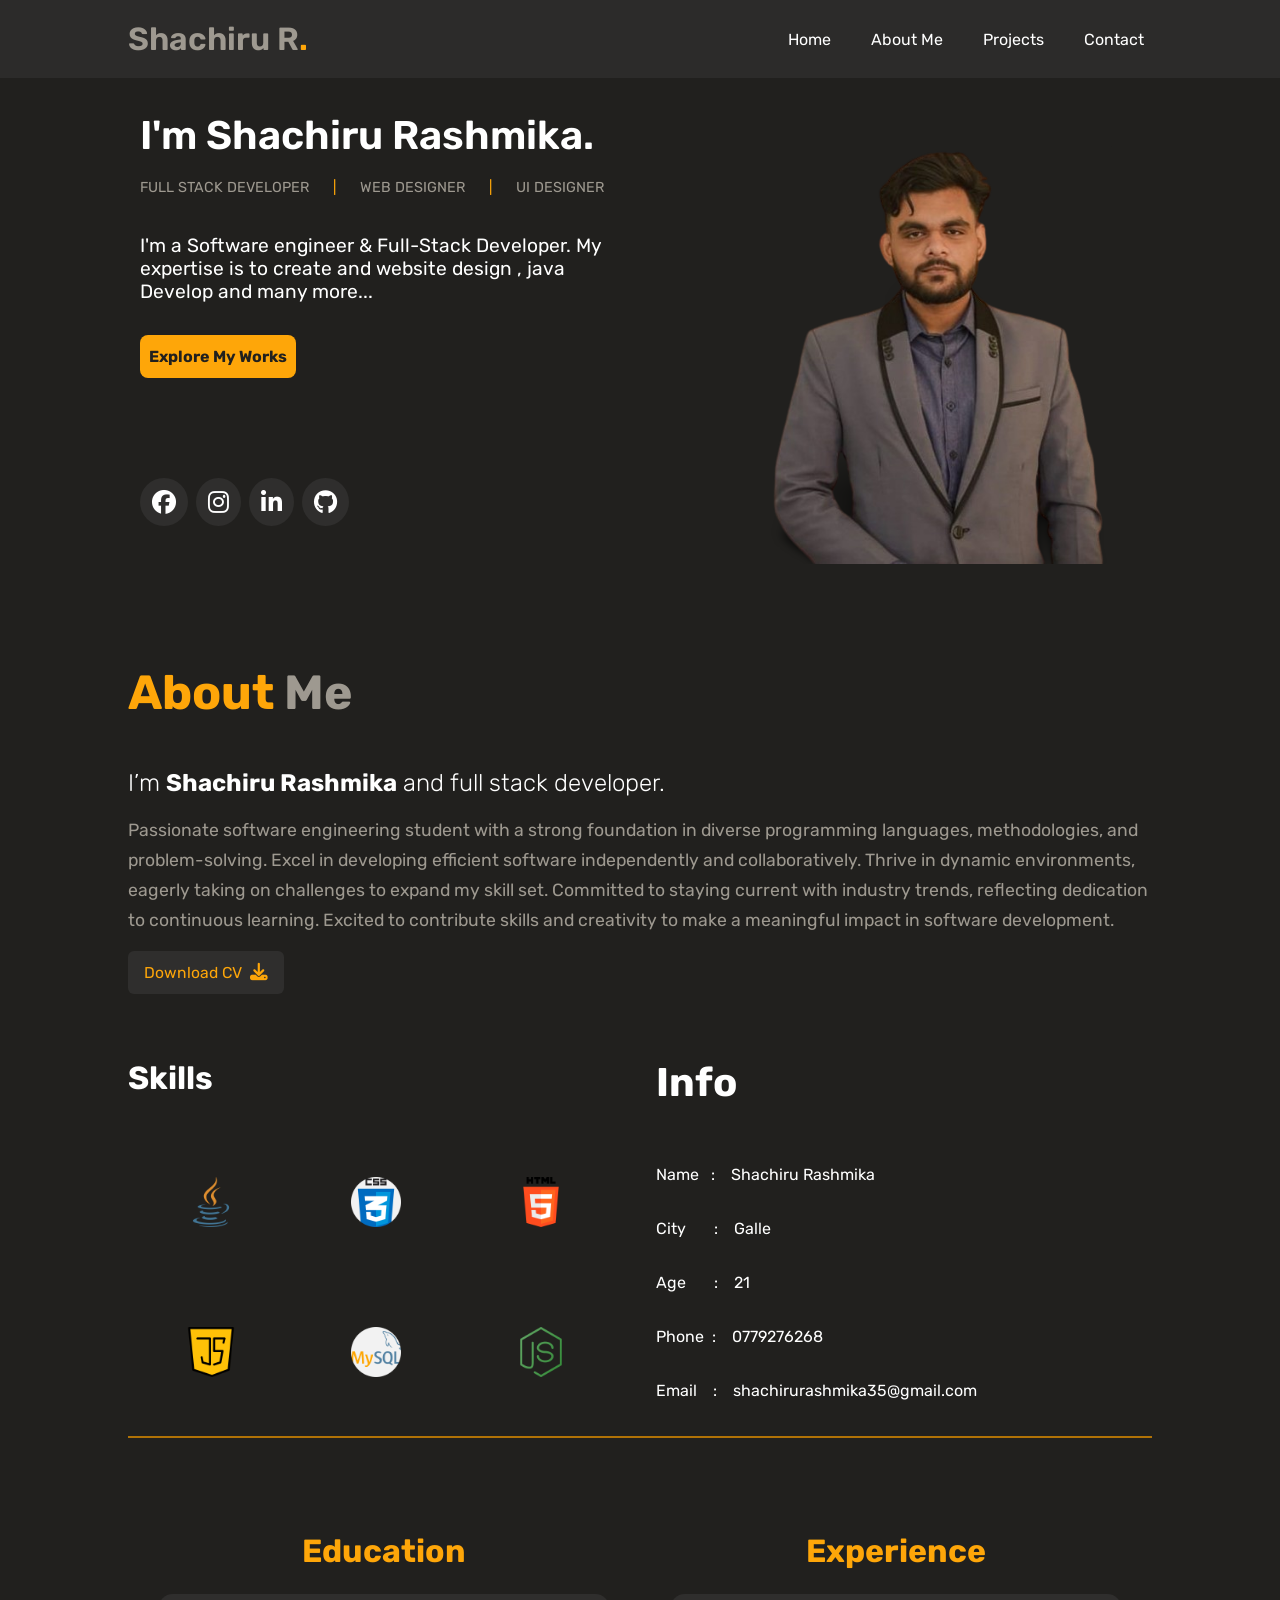
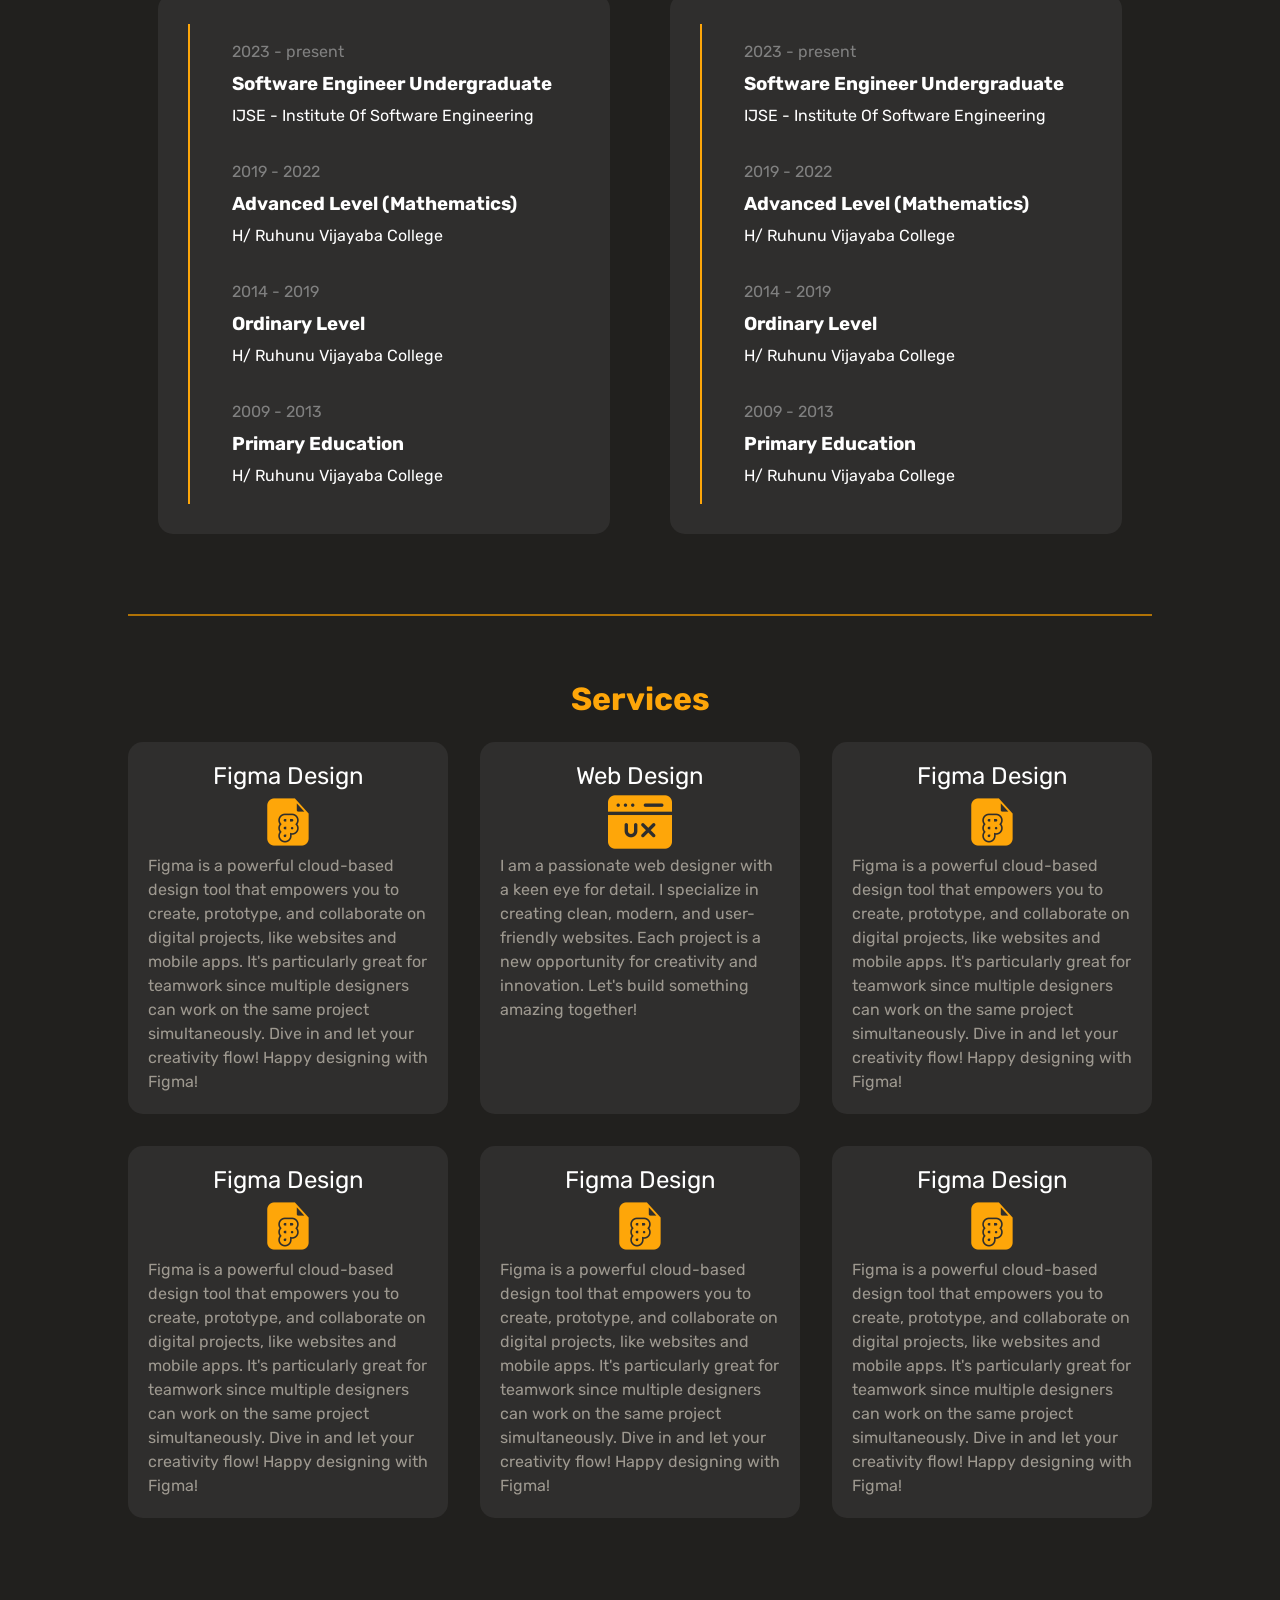
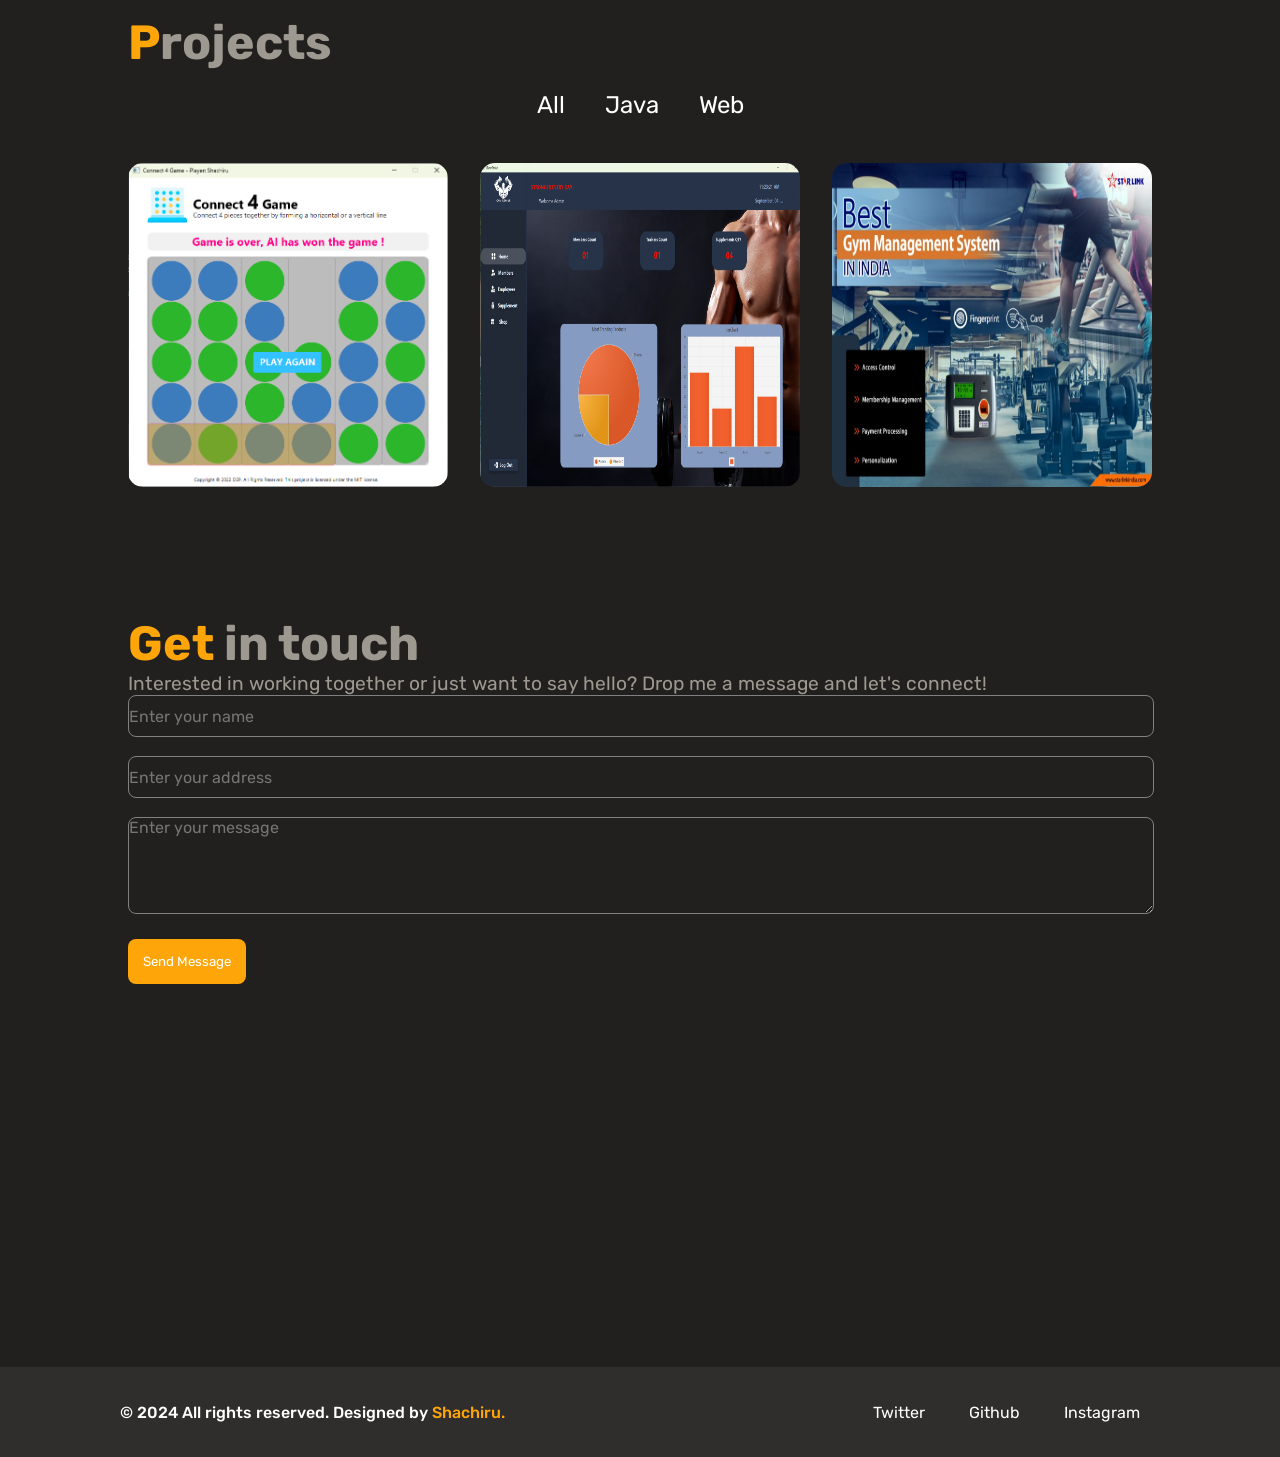
==== commit 59191ea6: "about me finished" ====
--- a/index.html
+++ b/index.html
@@ -59,10 +59,10 @@
             </p>
             <div class="explore-btn">Explore My Works</div>
             <div class="social">
-              <a href="https://www.facebook.com/shachiru.kodithuwakku?mibextid=ZbWKwL" target="_blank"><i class="bx fa-brands fa-facebook"></i></a>
-              <a href="https://www.instagram.com/shachiru_r/profilecard/?igsh=MWtiNHMzaW9nZWkxNg==" target="_blank"><i class="bx fa-brands fa-instagram"></i></a>
-              <a href="https://www.linkedin.com/in/shachiru-rashmika-6b5761308/" target="_blank"><i class="bx fa-brands fa-linkedin-in"></i></a>
-              <a href="https://github.com/Shachiru" target="_blank"><i class="bx fa-brands fa-github"></i></a>
+              <a href="https://www.facebook.com/shachiru.kodithuwakku?mibextid=ZbWKwL" target="_blank"><i class="fa fa-brands fa-facebook"></i></a>
+              <a href="https://www.instagram.com/shachiru_r/profilecard/?igsh=MWtiNHMzaW9nZWkxNg==" target="_blank"><i class="fa fa-brands fa-instagram"></i></a>
+              <a href="https://www.linkedin.com/in/shachiru-rashmika-6b5761308/" target="_blank"><i class="fa fa-brands fa-linkedin-in"></i></a>
+              <a href="https://github.com/Shachiru" target="_blank"><i class="fa fa-brands fa-github"></i></a>
             </div>
           </div>
 
@@ -74,9 +74,11 @@
       </section>
     </main>
 
-    <!-- Sectioning root  -->
+    <!-- About -->
     <section class="about container" id="aboutme">
-      <h2><span>About</span> Me</h2>
+      
+      <!-- Heading -->
+      <h2 class="heading">About <span>Me</span></h2>
       <h4>I’m <span>Shachiru Rashmika</span> and full stack developer.</h4>
 
       <!-- description -->
@@ -91,10 +93,12 @@
         development.
       </p>
 
-      <!-- download button -->
-      <button><img src="/assets/logos/download.png" /> Download CV</button>
+      <!-- Download button -->
+       <a href="#" class="btn" download>Download CV
+        <i class="fa fa-solid fa-download"></i>
+       </a>
       <div class="about-hero">
-        <!-- skills -->
+        <!-- Skills -->
         <div class="skill-box">
           <span>Skills</span>
           <div class="lang-box">
@@ -107,10 +111,10 @@
           </div>
         </div>
 
-        <!-- information -->
+        <!-- Information -->
         <div class="info-box">
           <span>Info</span>
-          <div id="inner-box2">
+          <div class="inner-box">
             <p id="first-line">
               Name&nbsp;&nbsp;&nbsp;:&nbsp;&nbsp;&nbsp;&nbsp;Shachiru Rashmika
             </p>
@@ -131,6 +135,8 @@
         </div>
       </div>
       <hr />
+
+      <!-- Education  -->
       <div class="edu-container">
         <div class="education">
           <p class="edu-topic">Education</p>
@@ -162,6 +168,8 @@
             </div>
           </div>
         </div>
+
+        <!-- Experience  -->
         <div class="experience">
           <p class="edu-topic">Experience</p>
           <div class="edu-box">
@@ -195,6 +203,7 @@
       </div>
       <hr />
 
+      <!-- Services -->
       <p class="edu-topic">Services</p>
       <div class="service-container">
         <div class="ser-box">
@@ -265,8 +274,10 @@
       </div>
     </section>
 
+    <!-- Projects -->
+
     <section class="project container" id="projects">
-      <h2>Projects</h2>
+      <h2 class="heading">P<span>rojects</span></h2>
       <div class="project-list">
         <div class="pr-box">
           <p>All</p>
@@ -303,7 +314,7 @@
     </section>
 
     <section class="container" id="contact">
-      <h2>Get in <span>touch</span></h2>
+      <h2 class="heading">Get <span>in touch</span></h2>
       <p>
         Interested in working together or just want to say hello? Drop me a
         message and let's connect!
--- a/css/index-style.css
+++ b/css/index-style.css
@@ -148,7 +148,7 @@
   margin-top: 100px;
 }
 
-.social .bx {
+.social .fa {
   font-size: 1.5rem;
   padding: 12px;
   border-radius: 50%;
@@ -157,7 +157,7 @@
   transition: 0.5s ease-in-out cubic-bezier(0.075, 0.82, 0.165, 1);
 }
 
-.social .bx:hover {
+.social .fa:hover {
   color: #fea609;
   transition: 0.3s all linear;
   transform: scale(1.15);
@@ -172,65 +172,74 @@
 .right-side img {
   width: 400px;
   margin-left: auto;
+}
+
+.heading {
+  color: #fea609;
+  font-size: 3rem;
+}
+.heading > span {
+  color: #9e9990;
 }
 #aboutme,
 #projects,
 #contact {
   padding-top: 5%;
 }
-#aboutme h2 {
-  font-size: 3rem;
-  color: white;
-  margin: 0;
-}
-#aboutme h2 span {
-  color: #fea609;
-}
-#aboutme h4 {
+
+/* About Me */
+
+.about h4 {
   color: white;
   font-size: 1.5rem;
-  font-weight: 100;
-}
-#aboutme h4 span {
+  margin-top: 2em;
+  font-weight: 300;
+}
+
+.about h4 span {
   font-weight: bold;
 }
+
 .desc {
-  color: gray;
+  margin-top: 1em;
+  color: #9e9990;
   font-size: 1.1rem;
-  letter-spacing: 3%;
   line-height: 30px;
 }
-#aboutme button {
-  background-color: #fea609;
-  border: none;
-  margin-top: 20px;
-  height: 38px;
-  width: 160px;
-  font-size: 1rem;
-  font-weight: bold;
-  color: white;
-  border-radius: 12px;
-  display: flex;
+
+.btn {
+  font-size: 0.98rem;
+  display: inline-flex;
   align-items: center;
-}
-#aboutme button img {
-  width: 20px;
-  height: 20px;
-  margin: 0px 5px;
-}
-#aboutme button:hover {
-  background-color: #b07206;
-}
+  column-gap: 0.5rem;
+  padding: 12px 16px;
+  margin-top: 1rem;
+  color: #fea609;
+  background-color: #2f2e2d;
+  border-radius: 6px;
+  transition: ease 0.5s;
+}
+
+.btn .fa {
+  font-size: 1.1rem;
+}
+
+.btn:hover {
+  transform: scale(0.9);
+  transition: ease 0.5s;
+  cursor: pointer;
+  color: #b07206;
+}
+
 .about-hero {
   width: 100%;
   display: grid;
   margin-top: 65px;
   grid-template-columns: repeat(2, 1fr);
-}
-.skill-box {
-  display: block;
-  margin: 0 auto;
-}
+  gap: 2em;
+}
+
+/* Skills */
 .skill-box span {
   font-size: 2rem;
   color: white;
@@ -241,7 +250,7 @@
   display: grid;
   grid-template-columns: repeat(3, 2fr);
   height: 300px;
-  width: 460px;
+  /* width: 460px; */
   margin-top: 30px;
 }
 
@@ -252,105 +261,107 @@
   margin: auto;
 }
 
-.info-box {
-  display: block;
-  margin: 0 auto;
-}
-
+/* Information */
 .info-box span {
   font-size: 2.5rem;
   color: white;
   font-weight: bold;
 }
 
-#inner-box2 {
+.inner-box {
   margin-top: 30px;
   background-color: transparent;
   border-radius: 15px;
   flex-wrap: wrap;
   display: block;
   height: 300px;
-  width: 460px;
-}
-
-#inner-box2 > p {
+  /* width: 460px; */
+}
+
+.inner-box > p {
   text-align: left;
   line-height: 30px;
   color: white;
-}
-
-#inner-box2 #first-line {
-  padding-top: 30px;
+  padding-top: 1.5em;
 }
 
 hr {
   border: 0.1px solid #b07206;
 }
 
+/* Education  */
 .edu-container {
-  display: flex;
+  display: grid;
+  grid-template-columns: repeat(2, 1fr);
   width: 100%;
   margin-bottom: 50px;
 }
 
 .education,
 .experience {
-  width: 45%;
   padding: 30px;
 }
 
-#aboutme .edu-topic {
+.edu-topic {
   text-align: center;
   color: #fea609;
   font-size: 2rem;
   font-weight: bold;
+  margin-top: 2em;
 }
 
 .edu-box {
-  width: 450px;
+  display: flex;
   padding: 30px 0;
   background-color: #2f2e2d;
-  margin: 0 auto;
+  margin-top: 1.5em ;
   border-radius: 15px;
-  display: flex;
 }
 
 .item {
   padding: 12px;
-}
+  line-height: 2em;
+}
+
 .item .year {
   color: gray;
 }
+
 .item .edu-level {
   color: white;
   text-transform: capitalize;
 }
+
 .item .institute {
   color: white;
 }
+
 .vertical-line {
   width: 2px;
   height: auto;
   background: #fea609;
   margin: 0 30px;
 }
+
+/* Services */
 .service-container {
   display: grid;
   grid-template-columns: repeat(3, 2fr);
   width: 100%;
-  margin: 0 auto;
+  margin-top: 1.5em;
+  gap: 2em;
 }
 .ser-box {
   background-color: #2f2e2d;
-  width: 75%;
   padding: 20px;
   border-radius: 15px;
-  margin: 20px auto;
+  transition: 0.5s ease-out;
 }
 .ser-box > h3 {
   font-size: 1.5rem;
   text-align: center;
   font-weight: 400;
+  color: white;
 }
 .ser-box > img {
   width: 64px;
@@ -363,11 +374,10 @@
   line-height: 24px;
 }
 .ser-box:hover {
-  box-shadow: 1px 1px 8px rgb(113, 112, 112);
-}
-#projects > h2 {
-  font-size: 3rem;
-}
+  transform: scale(1.05);
+  transition: 0.3s ease-in;
+}
+
 #projects > .service-container > .ser-box {
   padding: 0;
 }
@@ -388,13 +398,6 @@
 .pr-box > p:hover {
   color: #fea609;
   text-decoration: underline;
-}
-#contact > h2 {
-  color: white;
-  font-size: 3rem;
-}
-#contact > h2 > span {
-  color: #fea609;
 }
 #contact > p {
   color: #9e9990;
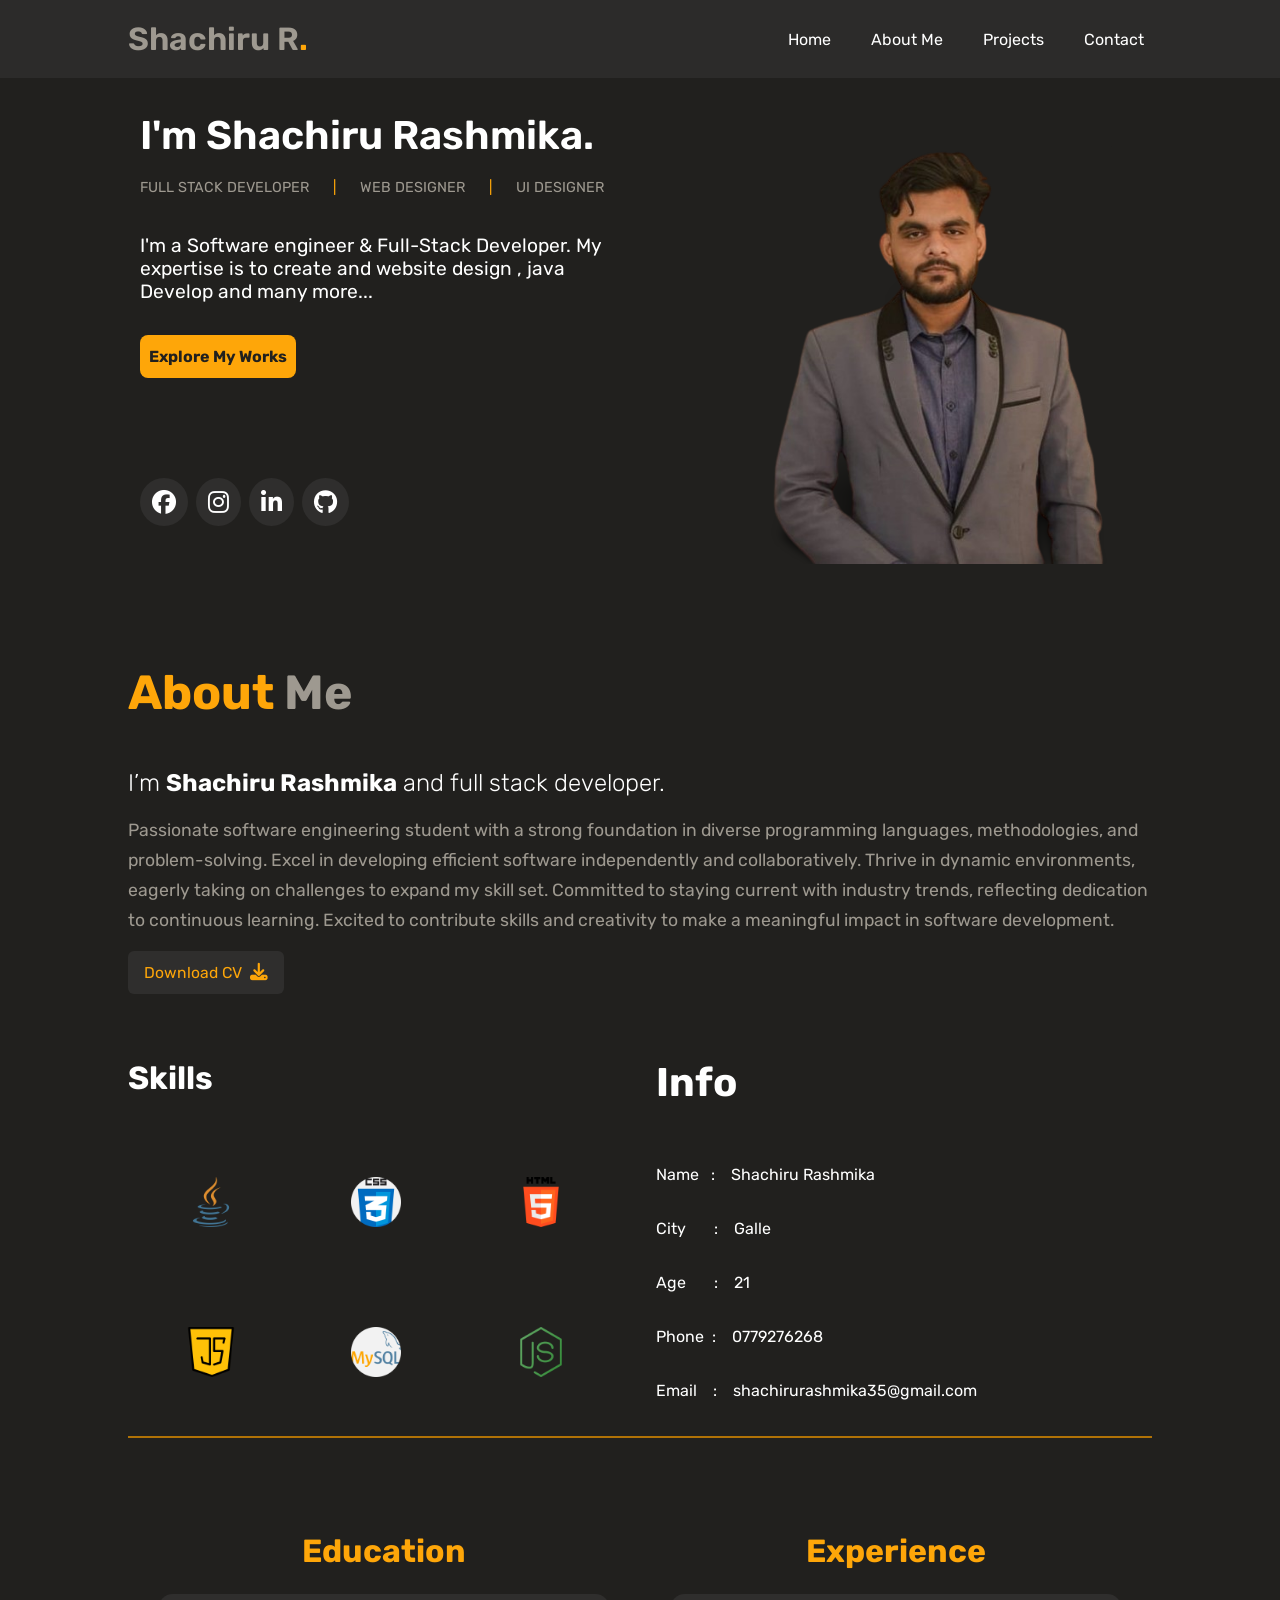
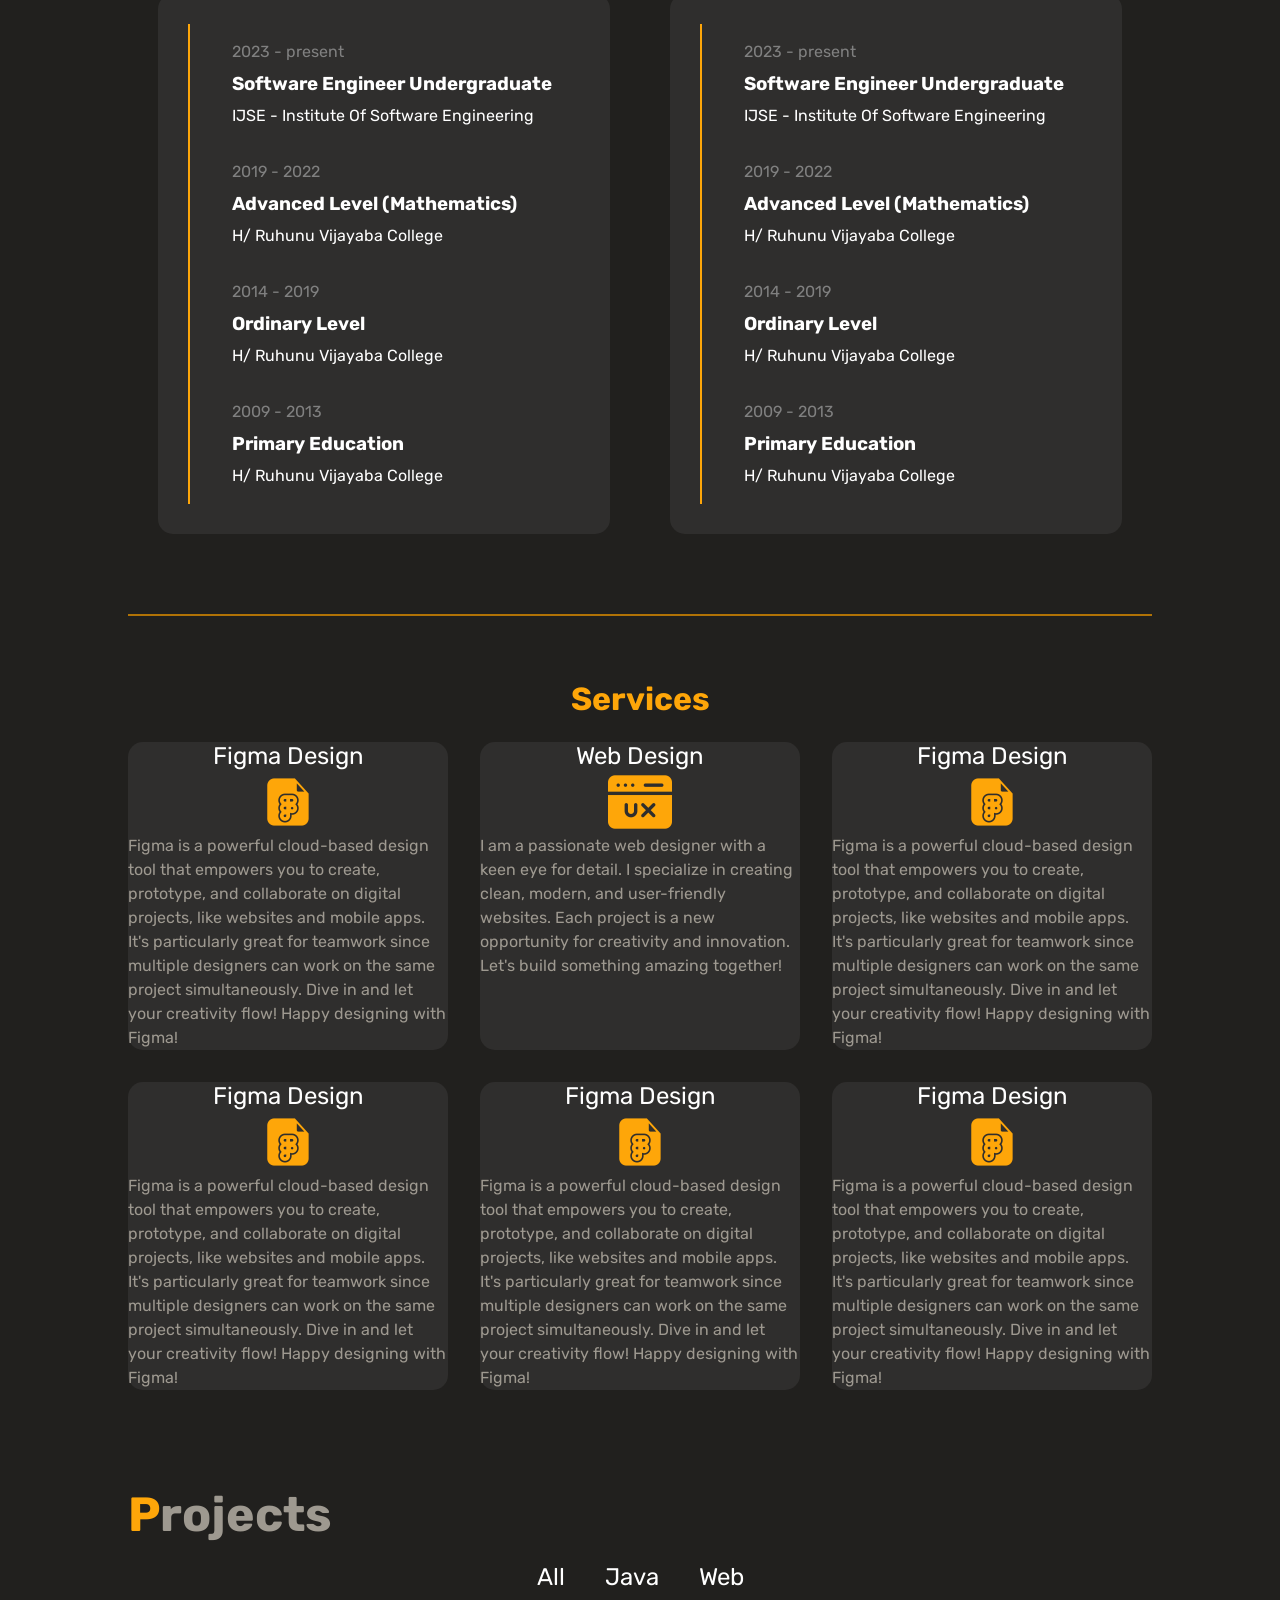
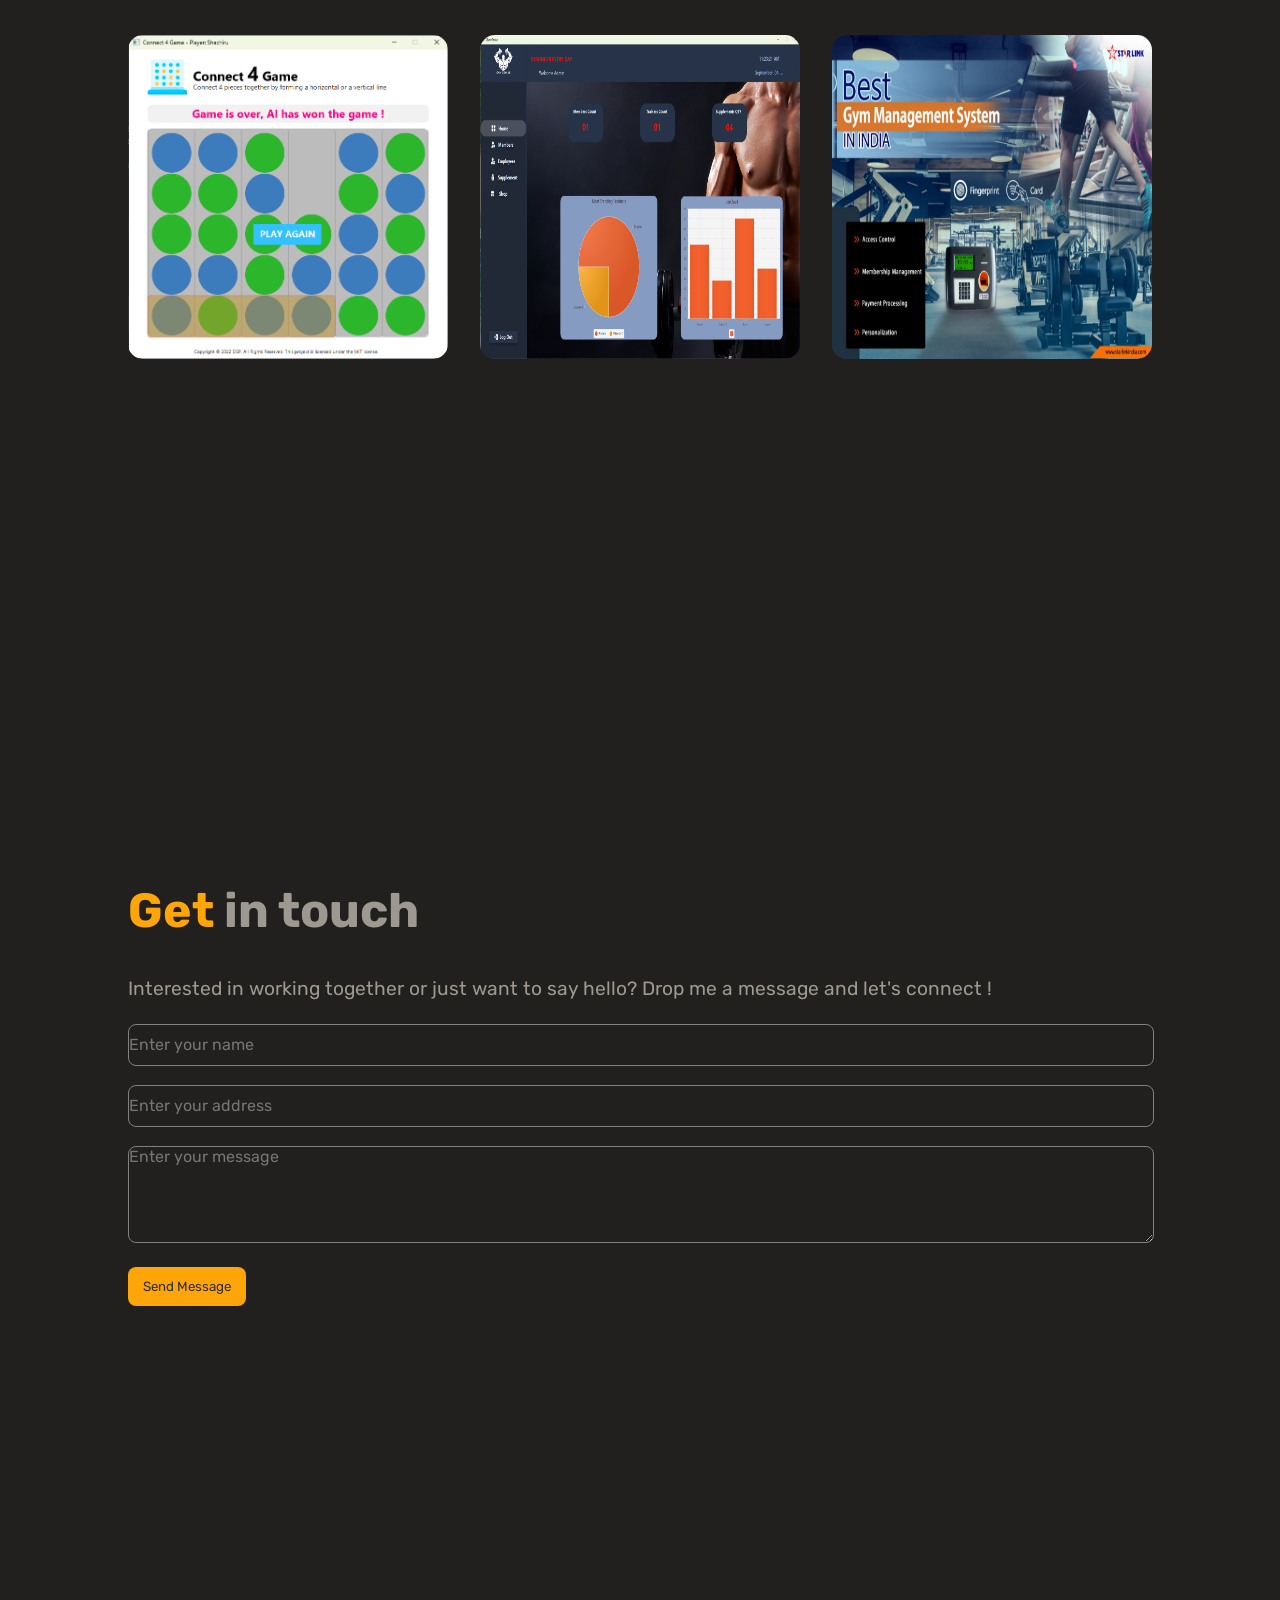
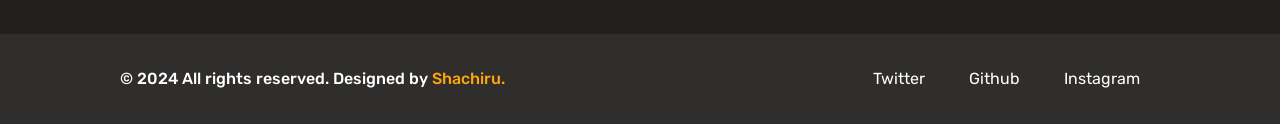
==== commit 35b818f4: "design complete" ====
--- a/index.html
+++ b/index.html
@@ -275,7 +275,6 @@
     </section>
 
     <!-- Projects -->
-
     <section class="project container" id="projects">
       <h2 class="heading">P<span>rojects</span></h2>
       <div class="project-list">
@@ -313,11 +312,12 @@
       </div>
     </section>
 
+    <!-- Cantact -->
     <section class="container" id="contact">
       <h2 class="heading">Get <span>in touch</span></h2>
-      <p>
+      <p class="cantact-p">
         Interested in working together or just want to say hello? Drop me a
-        message and let's connect!
+        message and let's connect !
       </p>
 
       <form action="/index.html">
--- a/css/index-style.css
+++ b/css/index-style.css
@@ -378,10 +378,14 @@
   transition: 0.3s ease-in;
 }
 
-#projects > .service-container > .ser-box {
+/* Projects */
+.project {
+  height: 100vh;
+}
+.service-container > .ser-box {
   padding: 0;
 }
-#projects > .service-container > .ser-box > a > img {
+.service-container > .ser-box > a > img {
   width: 100%;
   height: 100%;
   border-radius: 15px;
@@ -399,10 +403,22 @@
   color: #fea609;
   text-decoration: underline;
 }
+
+/* Contact */
+#contact {
+  height: 80vh;
+}
+
 #contact > p {
   color: #9e9990;
   font-size: 1.2rem;
-}
+  margin-top: 2em;
+}
+
+form {
+  margin-top: 1.5em;
+}
+
 form > input {
   width: 100%;
   height: 40px;
@@ -412,6 +428,7 @@
   color: white;
   font-size: 1rem;
 }
+
 textarea {
   width: 100%;
   background-color: transparent;
@@ -420,17 +437,21 @@
   border-radius: 8px;
   border: 1px solid gray;
 }
+
 form > button {
   background-color: #fea609;
-  color: white;
+  color: #2f2e2d;
   border: none;
-  padding: 15px;
+  padding: 12px 15px ;
   margin-top: 2%;
   border-radius: 8px;
 }
-#contact {
-  height: 80vh;
-}
+
+form > button:hover {
+  background-color: #b07206;
+  color: #21201e;
+}
+
 footer {
   height: 90px;
   width: 100%;
@@ -439,25 +460,31 @@
   justify-content: space-between;
   align-items: center;
 }
+
 footer > p {
   color: white;
   padding-left: 120px;
   font-weight: 500;
 }
+
 footer > p > span {
   color: #fea609;
 }
+
 footer > nav {
   margin-right: 120px;
 }
+
 footer nav a {
   color: white;
   text-decoration: none;
   padding: 0 20px;
 }
+
 footer nav a:hover {
   color: #fea609;
 }
+
 @media screen and (max-width: 375px) {
   .about-hero {
     grid-template-columns: repeat(1, 1fr);
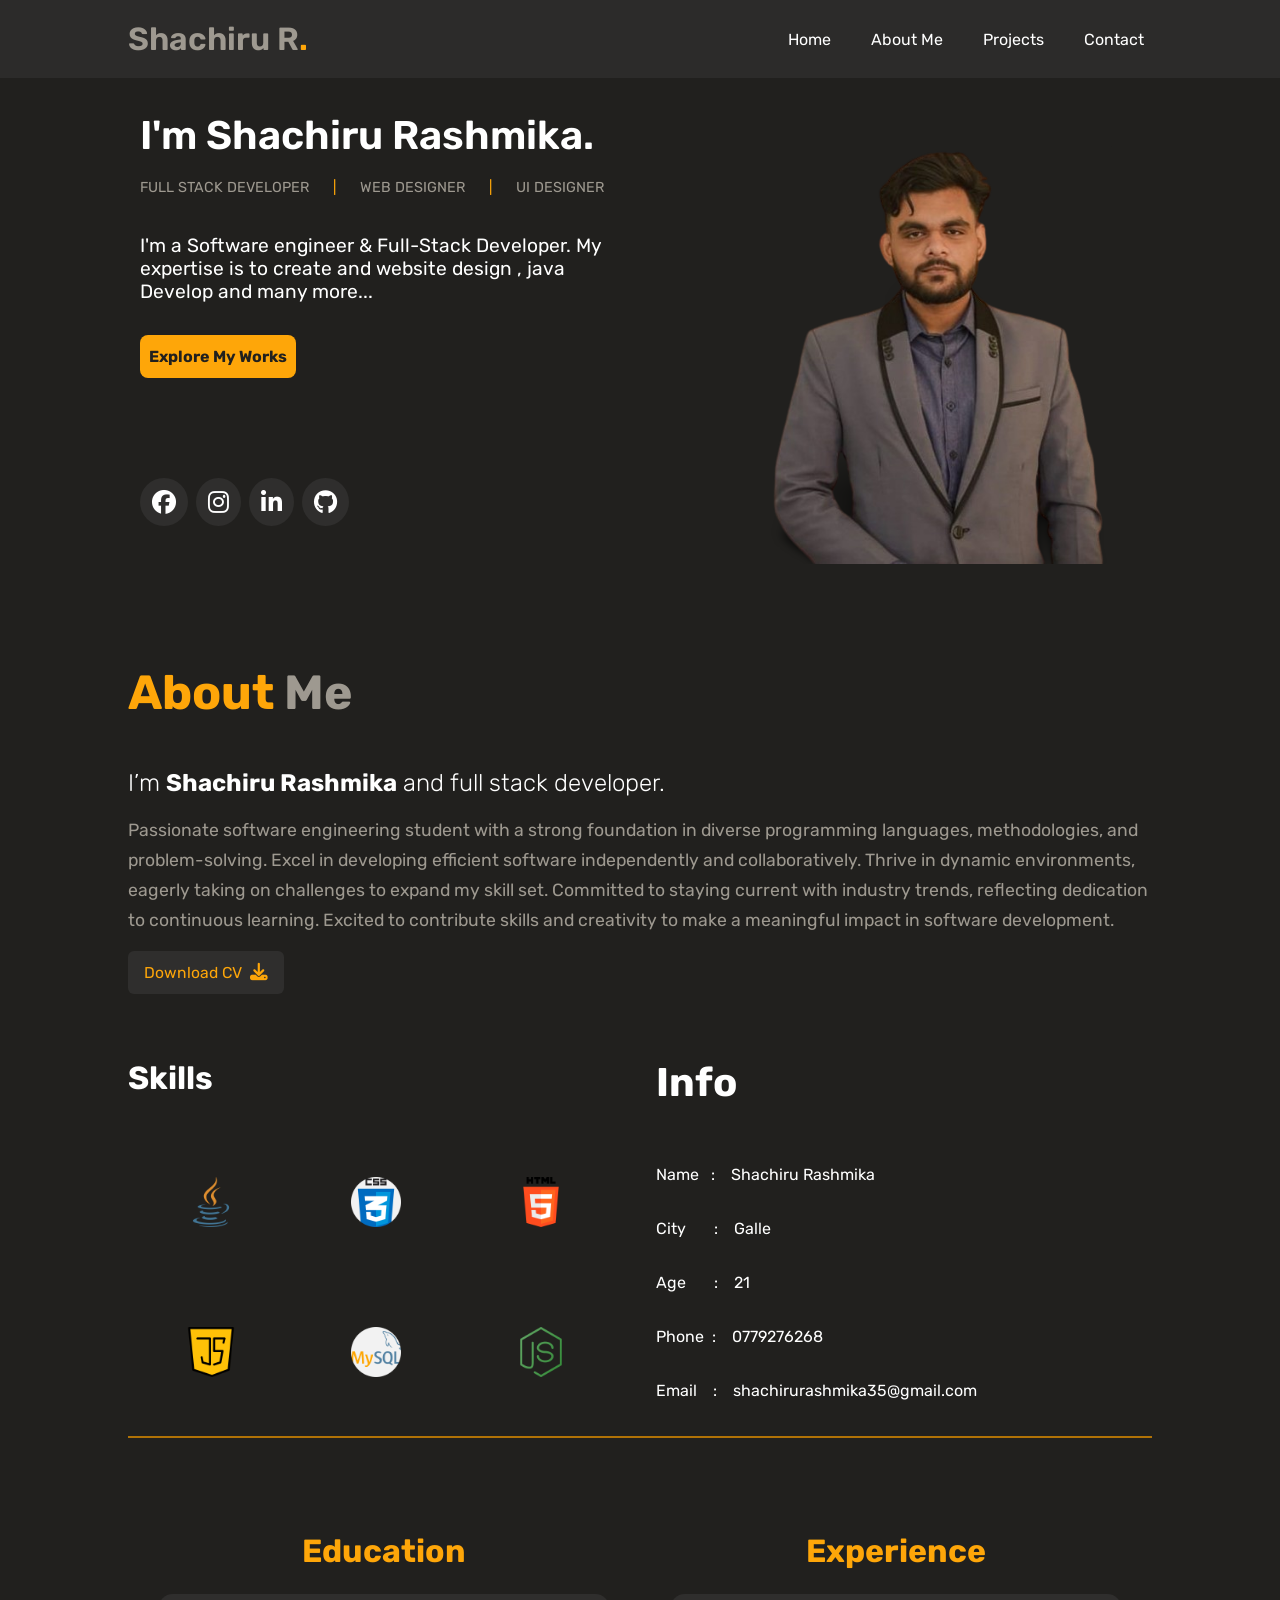
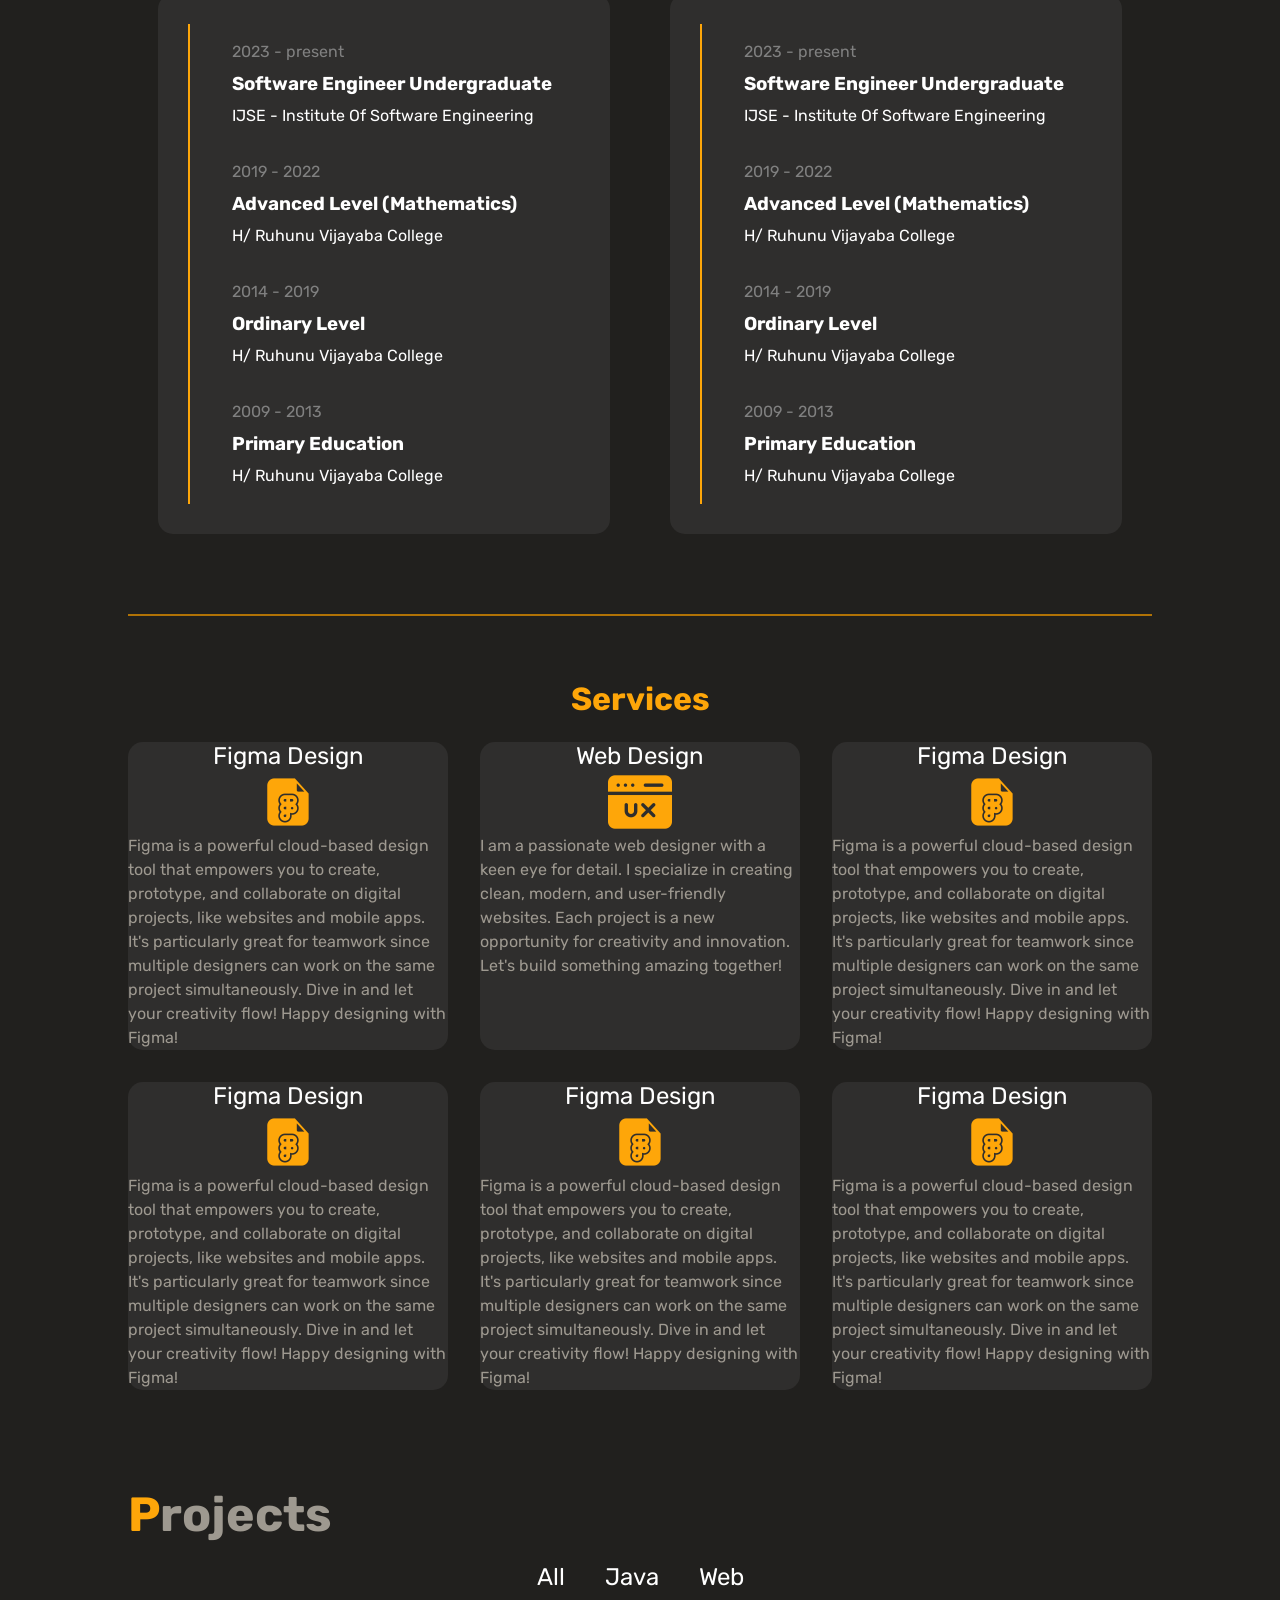
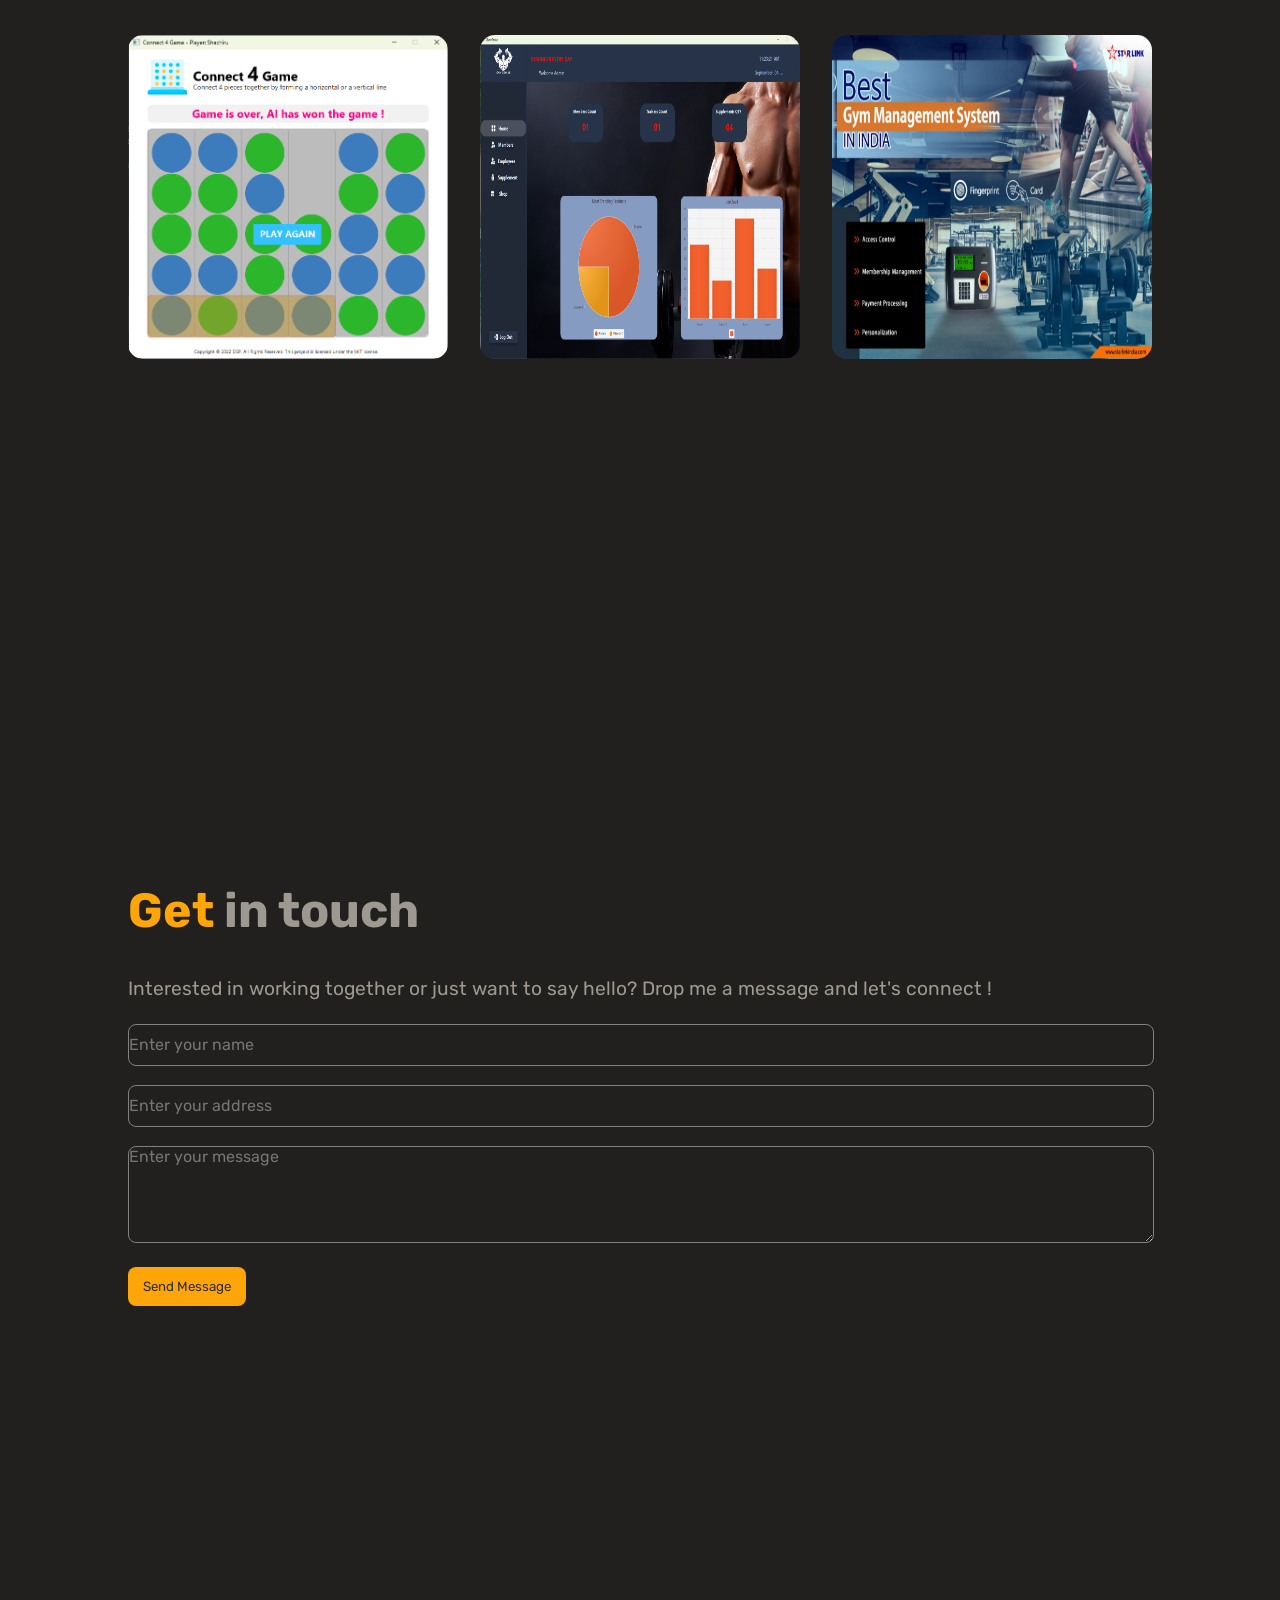
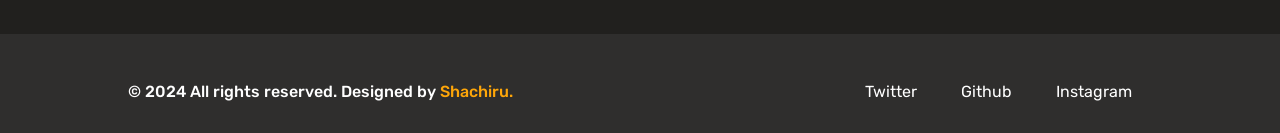
==== commit 43351eae: "footer finished" ====
--- a/index.html
+++ b/index.html
@@ -24,24 +24,24 @@
   </head>
   <body>
     <!-- Header -->
-  <header>
-    <div class="nav container">
-      <!-- Logo -->
-      <a href="#" class="logo">Shachiru R<span>.</span></a>
-      <!-- navigation bar -->
-      <nav>
-        <ul class="navbar">
-          <li><a href="#home" class="nav-link active">Home</a></li>
-          <li><a href="#aboutme" class="nav-link">About Me</a></li>
-          <li><a href="#projects" class="nav-link">Projects</a></li>
-          <li><a href="#contact" class="nav-link">Contact</a></li>
-        </ul>
-
-        <!-- Burger button -->
-        <i class="fa fa-bars burger" id="burger" aria-hidden="true"></i>
-      </nav>
-    </div>
-  </header>
+    <header>
+      <div class="nav container">
+        <!-- Logo -->
+        <a href="#" class="logo">Shachiru R<span>.</span></a>
+        <!-- navigation bar -->
+        <nav>
+          <ul class="navbar">
+            <li><a href="#home" class="nav-link active">Home</a></li>
+            <li><a href="#aboutme" class="nav-link">About Me</a></li>
+            <li><a href="#projects" class="nav-link">Projects</a></li>
+            <li><a href="#contact" class="nav-link">Contact</a></li>
+          </ul>
+
+          <!-- Burger button -->
+          <i class="fa fa-bars burger" id="burger" aria-hidden="true"></i>
+        </nav>
+      </div>
+    </header>
 
     <!-- Home -->
     <main>
@@ -59,10 +59,24 @@
             </p>
             <div class="explore-btn">Explore My Works</div>
             <div class="social">
-              <a href="https://www.facebook.com/shachiru.kodithuwakku?mibextid=ZbWKwL" target="_blank"><i class="fa fa-brands fa-facebook"></i></a>
-              <a href="https://www.instagram.com/shachiru_r/profilecard/?igsh=MWtiNHMzaW9nZWkxNg==" target="_blank"><i class="fa fa-brands fa-instagram"></i></a>
-              <a href="https://www.linkedin.com/in/shachiru-rashmika-6b5761308/" target="_blank"><i class="fa fa-brands fa-linkedin-in"></i></a>
-              <a href="https://github.com/Shachiru" target="_blank"><i class="fa fa-brands fa-github"></i></a>
+              <a
+                href="https://www.facebook.com/shachiru.kodithuwakku?mibextid=ZbWKwL"
+                target="_blank"
+                ><i class="fa fa-brands fa-facebook"></i
+              ></a>
+              <a
+                href="https://www.instagram.com/shachiru_r/profilecard/?igsh=MWtiNHMzaW9nZWkxNg=="
+                target="_blank"
+                ><i class="fa fa-brands fa-instagram"></i
+              ></a>
+              <a
+                href="https://www.linkedin.com/in/shachiru-rashmika-6b5761308/"
+                target="_blank"
+                ><i class="fa fa-brands fa-linkedin-in"></i
+              ></a>
+              <a href="https://github.com/Shachiru" target="_blank"
+                ><i class="fa fa-brands fa-github"></i
+              ></a>
             </div>
           </div>
 
@@ -76,7 +90,6 @@
 
     <!-- About -->
     <section class="about container" id="aboutme">
-      
       <!-- Heading -->
       <h2 class="heading">About <span>Me</span></h2>
       <h4>I’m <span>Shachiru Rashmika</span> and full stack developer.</h4>
@@ -94,9 +107,10 @@
       </p>
 
       <!-- Download button -->
-       <a href="#" class="btn" download>Download CV
+      <a href="#" class="btn" download
+        >Download CV
         <i class="fa fa-solid fa-download"></i>
-       </a>
+      </a>
       <div class="about-hero">
         <!-- Skills -->
         <div class="skill-box">
@@ -353,16 +367,20 @@
     </section>
 
     <footer>
-      <p>&copy; 2024 All rights reserved. Designed by <span>Shachiru.</span></p>
-      <nav>
-        <a href="">Twitter</a>
-        <a href="https://github.com/Shachiru" target="_blank">Github</a>
-        <a
-          href="https://www.instagram.com/shachiru_r/profilecard/?igsh=MWtiNHMzaW9nZWkxNg=="
-          target="_blank"
-          >Instagram</a
-        >
-      </nav>
+      <section class="footer container">
+        <p>
+          &copy; 2024 All rights reserved. Designed by <span>Shachiru.</span>
+        </p>
+        <nav>
+          <a href="">Twitter</a>
+          <a href="https://github.com/Shachiru" target="_blank">Github</a>
+          <a
+            href="https://www.instagram.com/shachiru_r/profilecard/?igsh=MWtiNHMzaW9nZWkxNg=="
+            target="_blank"
+            >Instagram</a
+          >
+        </nav>
+      </section>
     </footer>
   </body>
 </html>
--- a/css/index-style.css
+++ b/css/index-style.css
@@ -453,35 +453,33 @@
 }
 
 footer {
-  height: 90px;
-  width: 100%;
+  background-color: #2f2e2d;
+}
+.footer {
   background-color: #2f2e2d;
   display: flex;
   justify-content: space-between;
   align-items: center;
-}
-
-footer > p {
-  color: white;
-  padding-left: 120px;
+  width: 100%;
+}
+
+.footer > p {
+  color: white;
   font-weight: 500;
 }
 
-footer > p > span {
-  color: #fea609;
-}
-
-footer > nav {
-  margin-right: 120px;
-}
-
-footer nav a {
+.footer > p > span {
+  color: #fea609;
+}
+
+
+.footer nav a {
   color: white;
   text-decoration: none;
   padding: 0 20px;
 }
 
-footer nav a:hover {
+.footer nav a:hover {
   color: #fea609;
 }
 
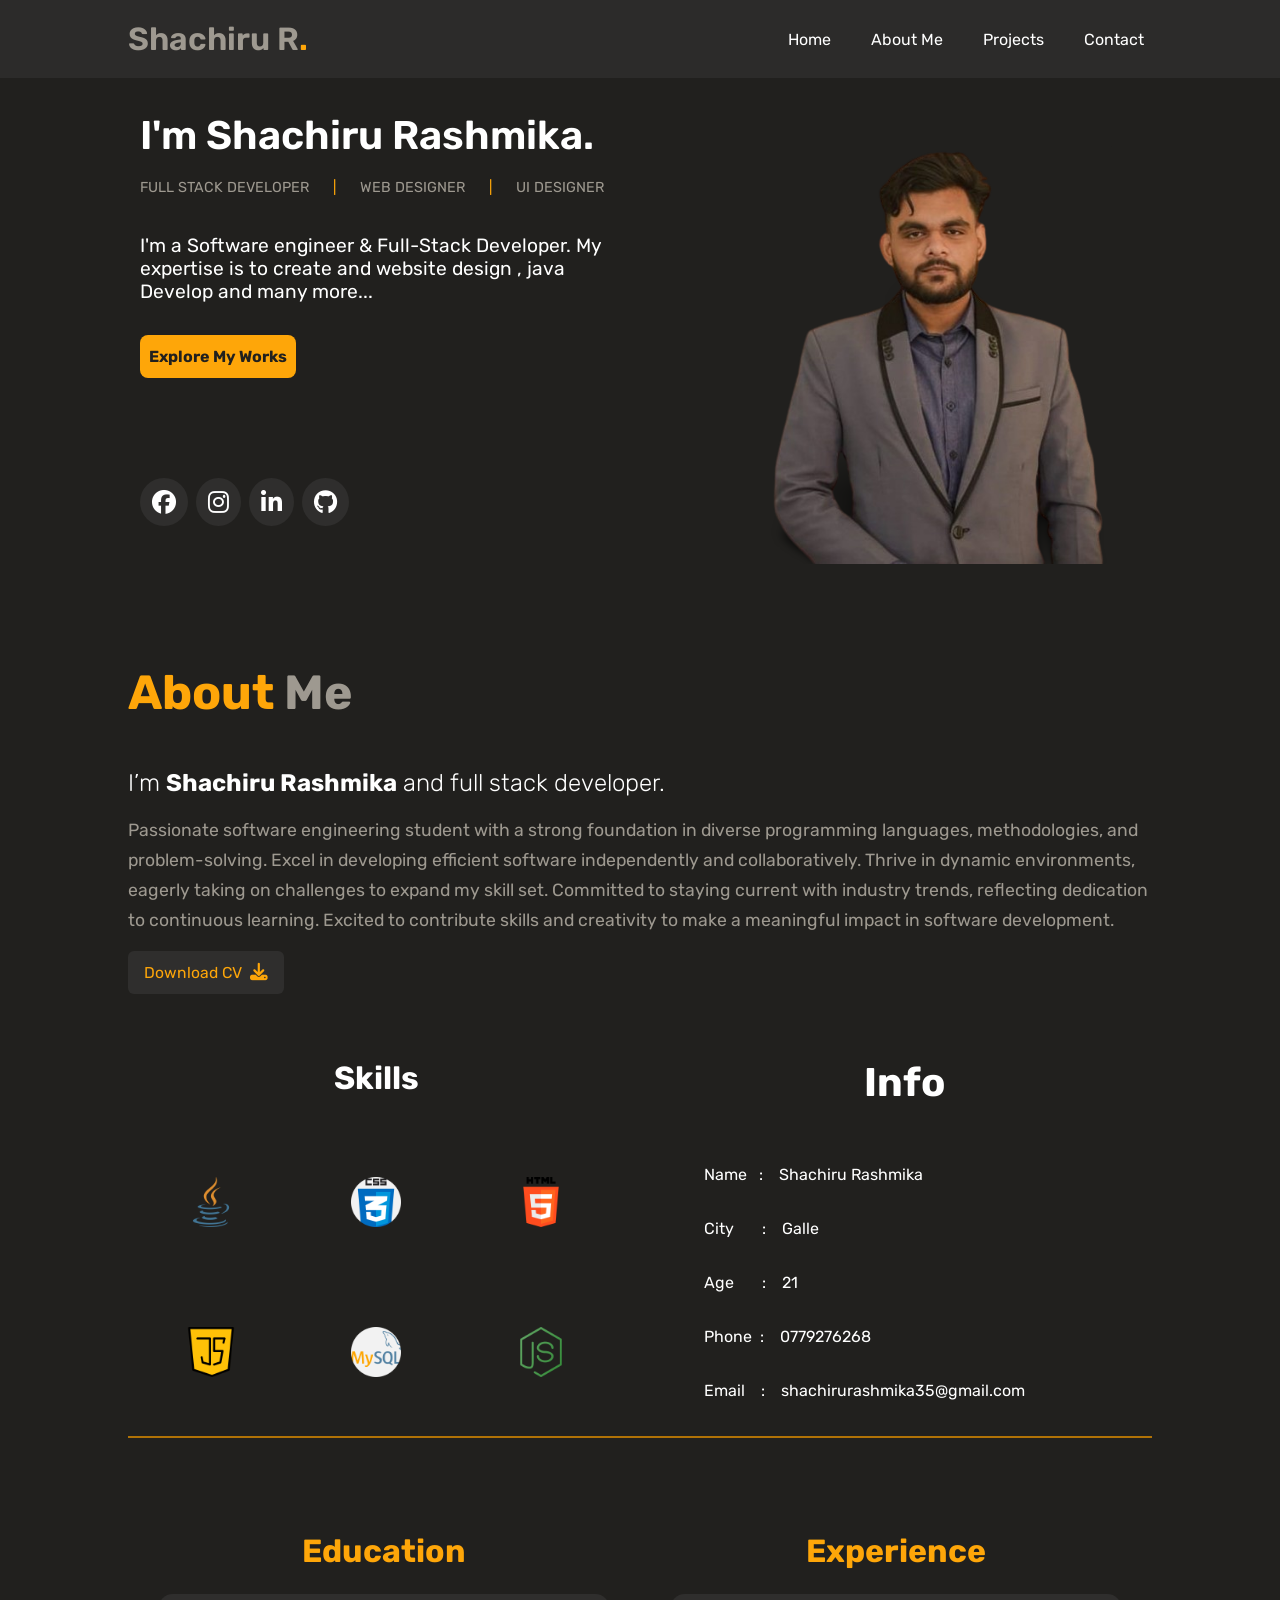
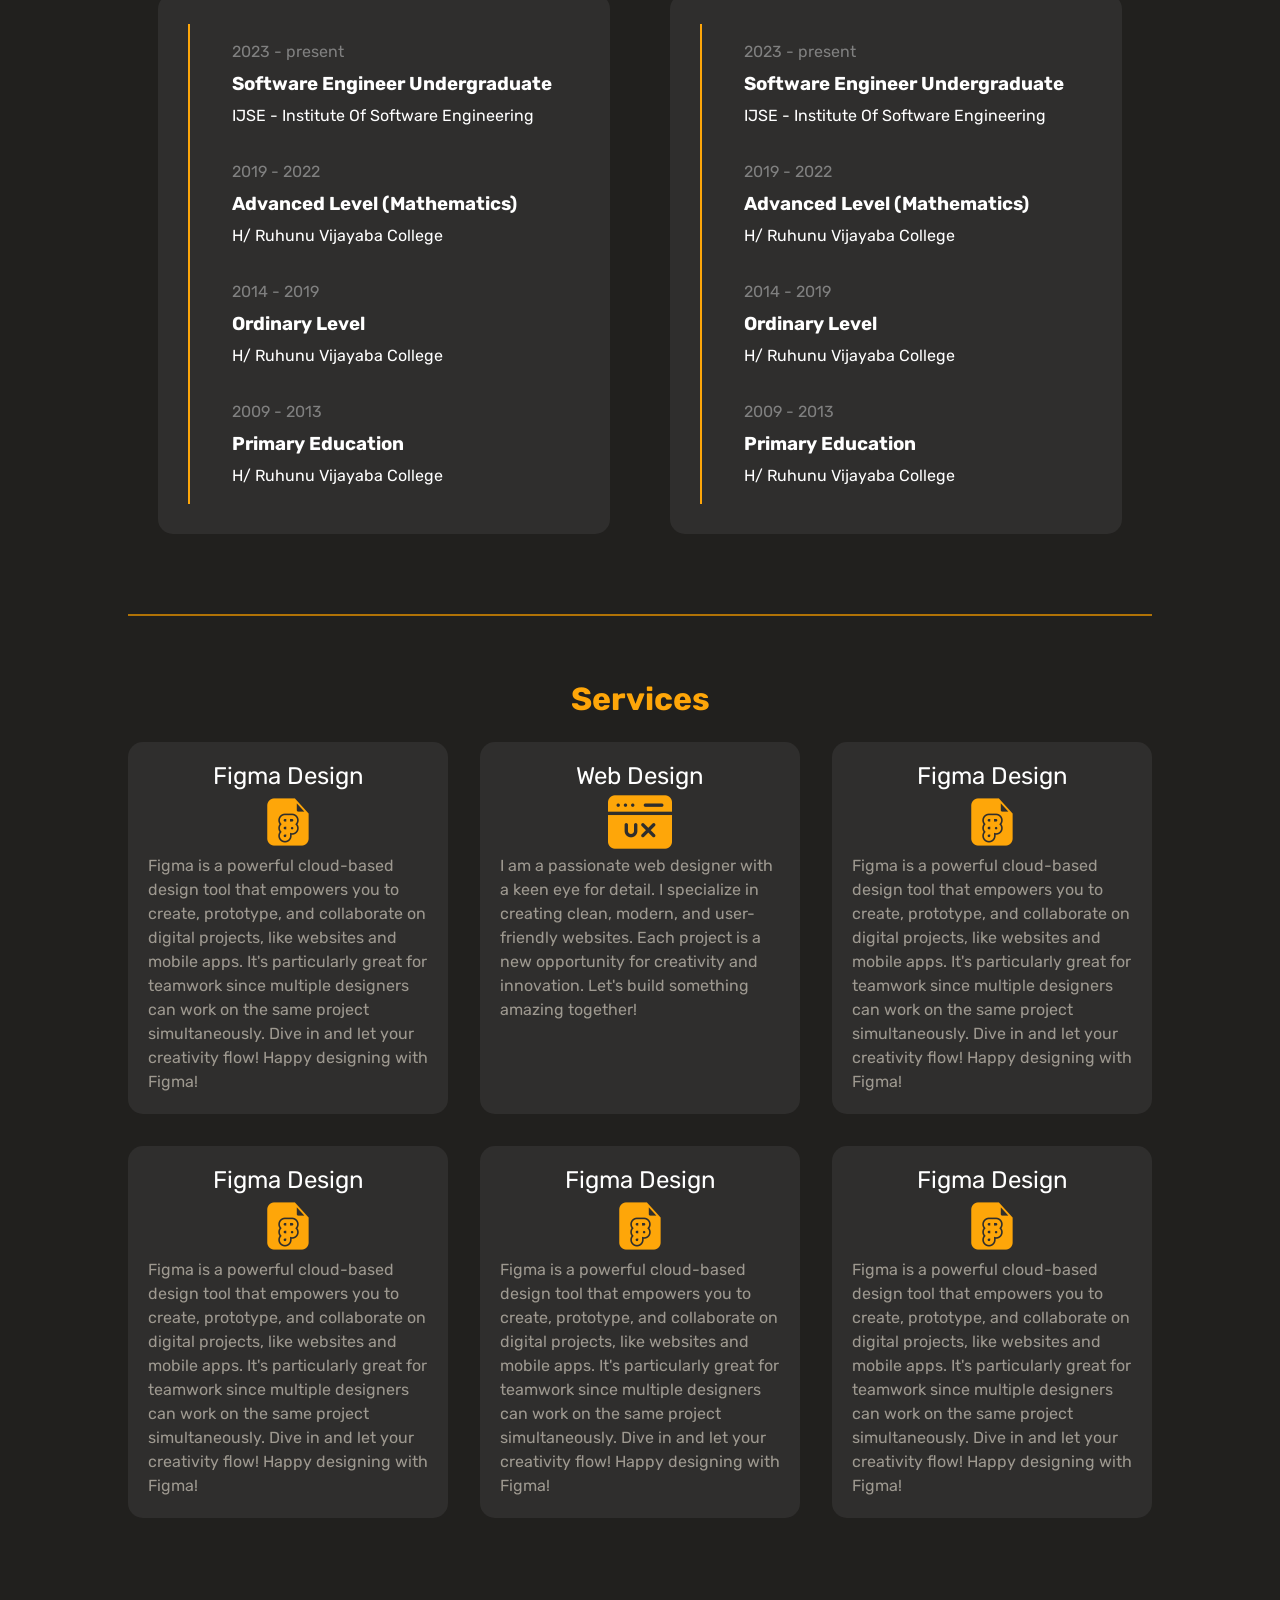
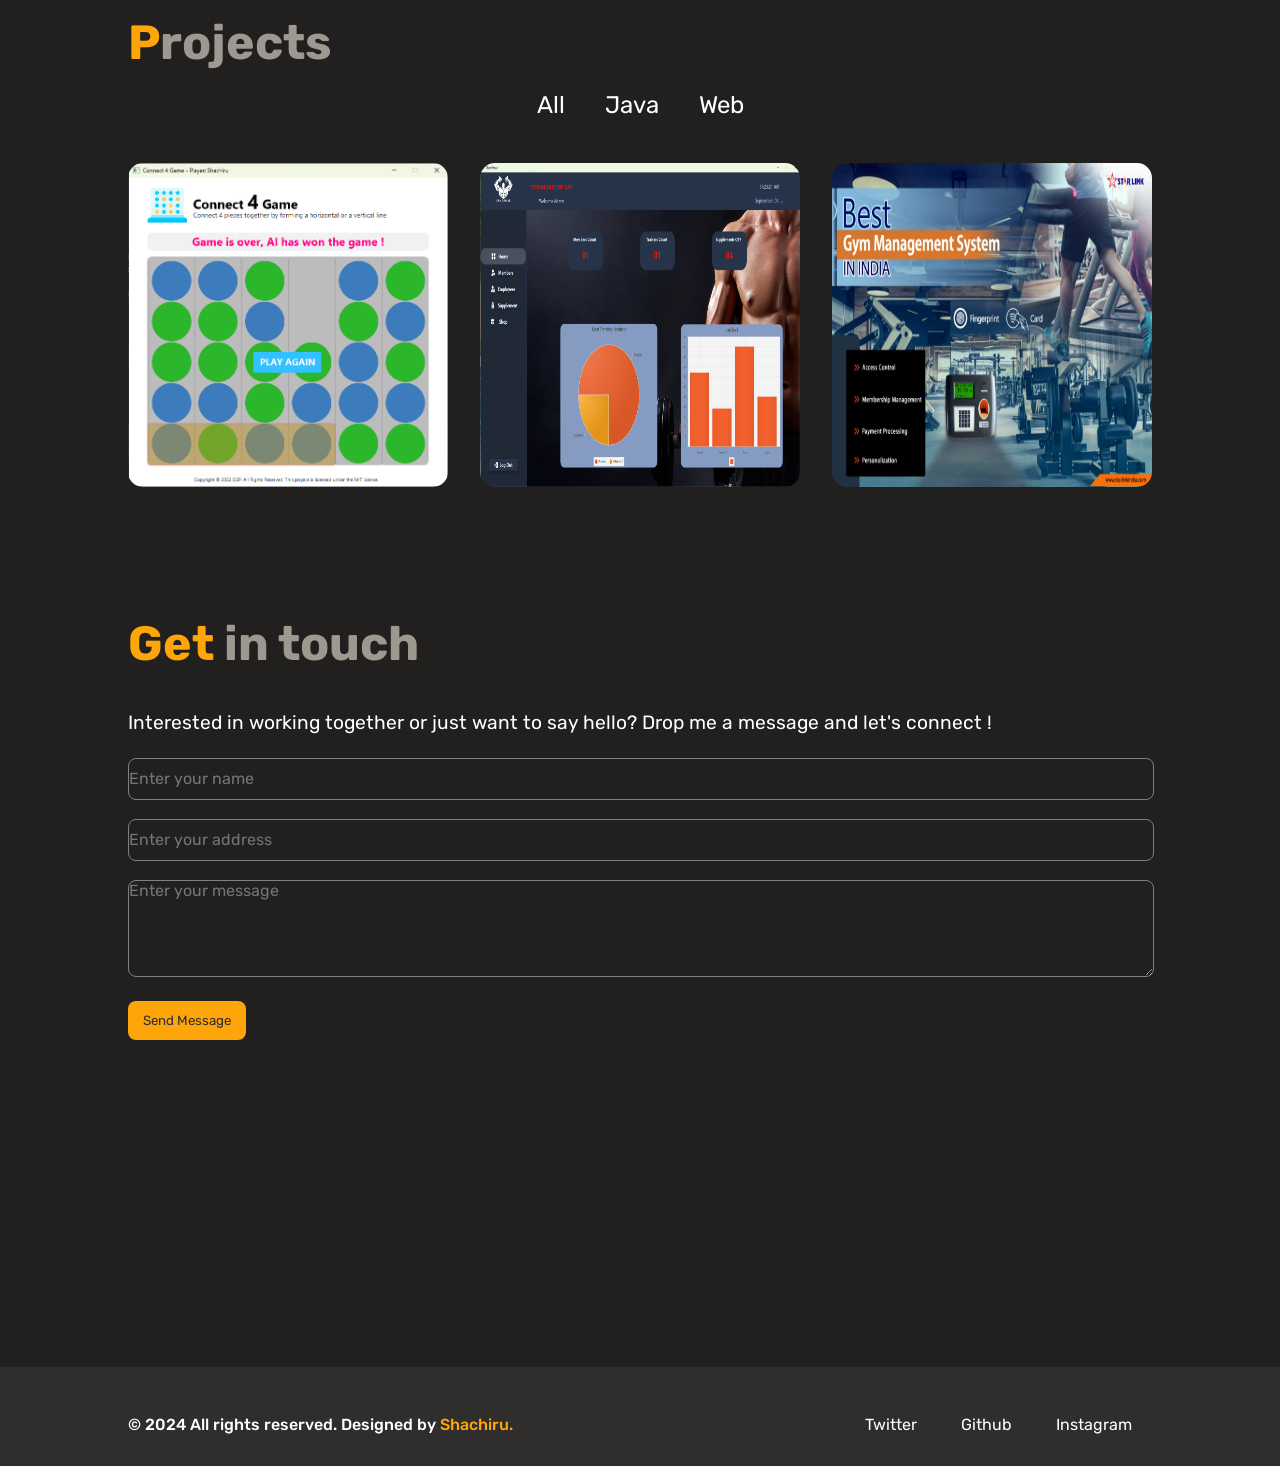
==== commit 16a1e02b: "portfolio is responsived" ====
--- a/index.html
+++ b/index.html
@@ -114,7 +114,7 @@
       <div class="about-hero">
         <!-- Skills -->
         <div class="skill-box">
-          <span>Skills</span>
+          <p >Skills</p>
           <div class="lang-box">
             <img src="/assets/logos/java.png" />
             <img src="/assets/logos/css.png" />
@@ -127,9 +127,9 @@
 
         <!-- Information -->
         <div class="info-box">
-          <span>Info</span>
+          <p>Info</p>
           <div class="inner-box">
-            <p id="first-line">
+            <p>
               Name&nbsp;&nbsp;&nbsp;:&nbsp;&nbsp;&nbsp;&nbsp;Shachiru Rashmika
             </p>
             <p>
--- a/css/index-style.css
+++ b/css/index-style.css
@@ -28,8 +28,7 @@
   width: 100%;
 }
 
-/* Header */
-
+/*====================== Header ======================*/
 header {
   background-color: #2f2e2de1;
   position: fixed;
@@ -78,7 +77,7 @@
   justify-content: center;
 }
 
-/* Home */
+/*====================== Home ======================*/
 .home {
   padding-top: 7rem;
   display: flex;
@@ -89,6 +88,7 @@
 .home-content {
   position: relative;
   max-width: 1000px;
+  width: 100%;
   display: grid;
   gap: 2rem;
   grid-template-columns: repeat(2, 1fr);
@@ -118,7 +118,7 @@
   margin-top: 2em;
 }
 
-/* Explore Button  */
+/*====================== Explore Button ======================*/
 .explore-btn {
   width: 140px;
   padding: 12px 8px;
@@ -140,7 +140,7 @@
   transition: 0.5s ease;
 }
 
-/* Social */
+/*====================== Social ======================*/
 .social {
   display: flex;
   align-items:center;
@@ -187,7 +187,7 @@
   padding-top: 5%;
 }
 
-/* About Me */
+/*====================== About Me ======================*/
 
 .about h4 {
   color: white;
@@ -231,6 +231,7 @@
   color: #b07206;
 }
 
+/*====================== Skills ======================*/
 .about-hero {
   width: 100%;
   display: grid;
@@ -239,18 +240,17 @@
   gap: 2em;
 }
 
-/* Skills */
-.skill-box span {
+.skill-box > p{
   font-size: 2rem;
   color: white;
   font-weight: bold;
+  text-align: center;
 }
 
 .lang-box {
   display: grid;
   grid-template-columns: repeat(3, 2fr);
   height: 300px;
-  /* width: 460px; */
   margin-top: 30px;
 }
 
@@ -261,35 +261,35 @@
   margin: auto;
 }
 
-/* Information */
-.info-box span {
+/*====================== Information ======================*/
+.info-box > p{
   font-size: 2.5rem;
   color: white;
   font-weight: bold;
+  text-align: center;
 }
 
 .inner-box {
-  margin-top: 30px;
   background-color: transparent;
   border-radius: 15px;
-  flex-wrap: wrap;
   display: block;
   height: 300px;
-  /* width: 460px; */
+  margin-top: 30px;
 }
 
 .inner-box > p {
-  text-align: left;
   line-height: 30px;
   color: white;
   padding-top: 1.5em;
+  display: block;
+  margin-left: 3em;
 }
 
 hr {
   border: 0.1px solid #b07206;
 }
 
-/* Education  */
+/*====================== Education ======================*/
 .edu-container {
   display: grid;
   grid-template-columns: repeat(2, 1fr);
@@ -343,7 +343,7 @@
   margin: 0 30px;
 }
 
-/* Services */
+/*====================== Services ======================*/
 .service-container {
   display: grid;
   grid-template-columns: repeat(3, 2fr);
@@ -378,11 +378,8 @@
   transition: 0.3s ease-in;
 }
 
-/* Projects */
-.project {
-  height: 100vh;
-}
-.service-container > .ser-box {
+/*====================== Projects ======================*/
+.project > .service-container > .ser-box {
   padding: 0;
 }
 .service-container > .ser-box > a > img {
@@ -410,7 +407,7 @@
 }
 
 #contact > p {
-  color: #9e9990;
+  color: white;
   font-size: 1.2rem;
   margin-top: 2em;
 }
@@ -452,9 +449,11 @@
   color: #21201e;
 }
 
+/* Footer */
 footer {
   background-color: #2f2e2d;
 }
+
 .footer {
   background-color: #2f2e2d;
   display: flex;
@@ -472,7 +471,6 @@
   color: #fea609;
 }
 
-
 .footer nav a {
   color: white;
   text-decoration: none;
@@ -483,33 +481,162 @@
   color: #fea609;
 }
 
-@media screen and (max-width: 375px) {
+/* Media Query for Responsive */
+
+@media screen and (max-width: 1070px) {
+  .container {
+    margin: 0 auto;
+    width: 90%;
+  }
+
+  .home-content {
+    width: 90%;
+  }
+}
+
+@media screen and (max-width:875px) {
+  .lang-box {
+    grid-template-columns: repeat(2, 1fr);
+  }
+
   .about-hero {
     grid-template-columns: repeat(1, 1fr);
   }
-
-  .edu-container {
-    flex-direction: column;
-  }
-}
-
-@media screen and (min-width: 375px) and (max-width: 425px) {
-}
-@media screen and (min-width: 425px) and (max-width: 768px) {
-}
-@media screen and (min-width: 0px) and (max-width: 862px) {
+}
+
+@media screen and (max-width: 768px) {
   #burger {
     display: block;
   }
+
   header nav a {
     display: none;
   }
-}
-@media screen and (min-width: 768px) and (max-width: 1024px) {
-}
-
-@media screen and (min-width: 1024px) and (max-width: 1440px) {
-}
-
-@media screen and (min-width: 1440px) {
-}
+
+  .service-container {
+    grid-template-columns: repeat(2, 1fr);
+  }
+}
+
+@media screen and (max-width:700px) {
+  .edu-container {
+    grid-template-columns: repeat(1, 2fr);
+    width: 80%;
+    margin: 0 auto
+  }
+
+  .right-side img {
+    width: 100%;
+  }
+}
+
+@media screen and (max-width:635px) {
+  .service-container {
+    grid-template-columns: repeat(1, 1fr);
+  }
+}
+
+@media screen and (max-width:435px) {
+  .logo, #burger {
+    font-size: 1rem;
+    text-align: right;
+  }
+
+  .home-content {
+    grid-template-columns: repeat(1, 1fr);
+  }
+
+  .left-side h2 {
+    font-size: 1.6rem;
+  }
+
+  .left-side .role{
+    font-size: 0.6rem;
+  }
+
+  .role > span {
+    letter-spacing: 10px;
+    margin-left: 10px;
+  }
+
+  .intro {
+    font-size: 0.8rem;
+  }
+
+  .explore-btn {
+    width: 108px;
+    padding: 12px 8px;
+    font-size: 0.7rem;
+  }
+
+  .social{
+    margin-top: 60px;
+  }
+
+  .social .fa{
+    font-size: 1rem;
+  }
+
+  .right-side img {
+    width: 80%;
+    margin: 0 auto;
+    display: block;
+  }
+
+  .heading{
+    font-size: 2.5rem;
+  }
+
+  .about h4 {
+    font-size: 1.3rem;
+  }
+
+  .desc {
+    font-size: 0.9rem;
+  }
+
+  .btn {
+    margin-left: 3%;
+  }
+
+  .skill-box > p , .info-box > p{
+    font-size: 1.8rem;
+  }
+
+  .inner-box > p{
+    font-size: 0.8rem;
+  }
+
+  .edu-container {
+    width: 100%;
+  }
+
+  .service-container {
+    width: 90%;
+    margin: 0 auto;
+  }
+
+  .ser-box > h3 {
+    margin-bottom: 1em;
+  }
+
+  #contact > p {
+    font-size: 0.95rem;
+  }
+
+  .footer {
+    font-size: 0.8rem;
+    flex-direction: column;
+    padding: 1em 0;
+  }
+
+  .footer nav {
+    margin-top: 2em;
+  }
+}
+
+@media screen and (max-width:325px) {
+  .footer {
+    font-size: 0.7rem;
+  }
+}
